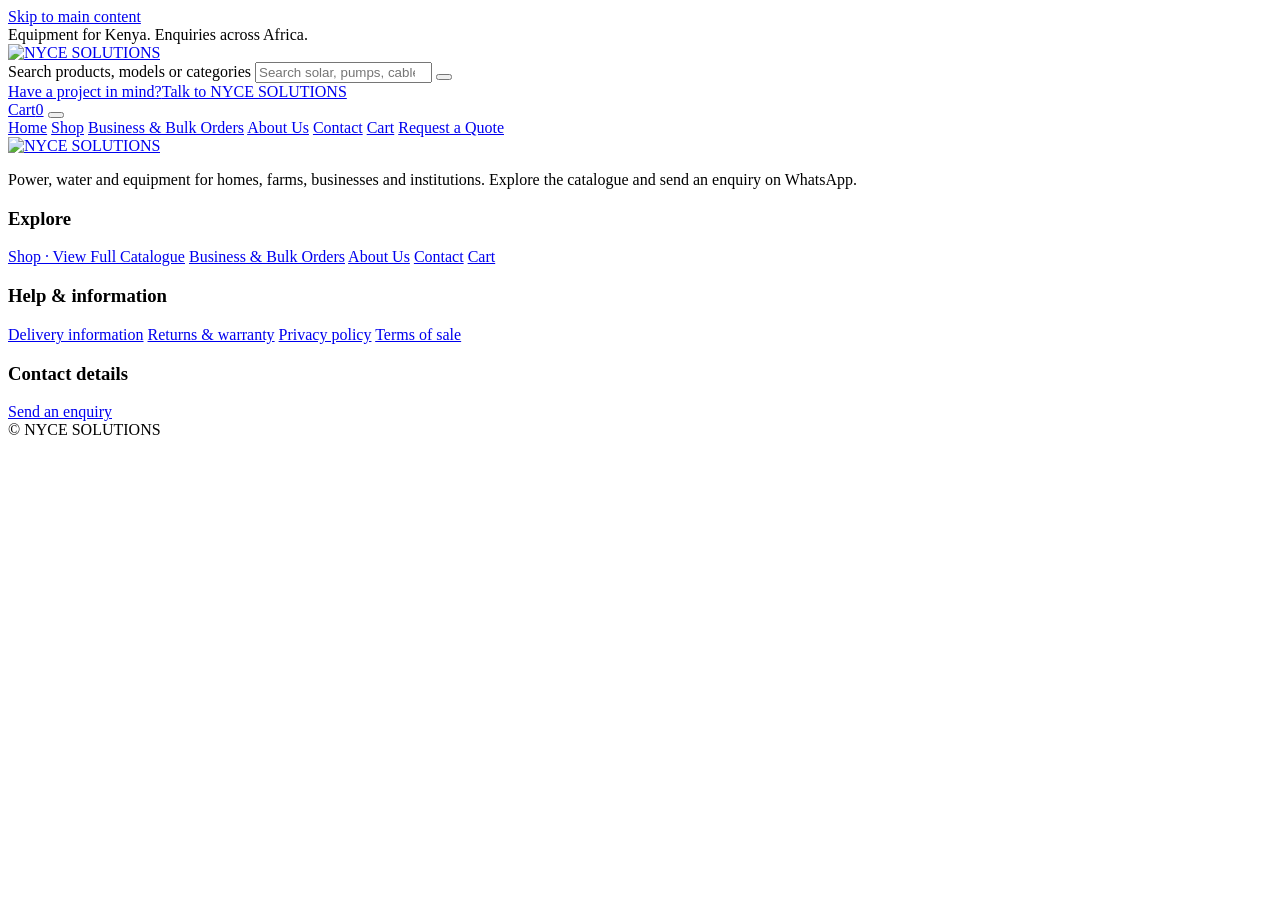
==== index.html @ 25ab244f "Add files via upload" ====
<!doctype html>
<html lang="en">
<head>
<meta charset="utf-8">
<meta name="viewport" content="width=device-width, initial-scale=1">
<meta name="description" content="NYCE SOLUTIONS equipment catalogue — solar and backup power, borehole and water solutions, electricals, agricultural equipment, construction and workshop tools. WhatsApp-first enquiries for Kenya and Africa.">
<meta name="robots" content="noindex,nofollow">
<meta name="theme-color" content="#1D3D73">
<title>NYCE SOLUTIONS | Power your home. Equip your business.</title>
<link rel="icon" href="assets/images/logo.webp" type="image/webp">
<link rel="stylesheet" href="assets/css/styles.css">
</head>
<body>
<a href="#main" class="skip">Skip to main content</a>

<div class="utility" id="utility-bar"><div class="wrap"><span>Equipment for Kenya. Enquiries across Africa.</span><span class="mode-badge" id="mode-badge" hidden>Demonstration catalogue · no live orders</span></div></div>

<header>
  <div class="header-main wrap">
    <a href="#/" class="logo" aria-label="NYCE SOLUTIONS home"><img id="brand-logo" alt="NYCE SOLUTIONS" width="178" height="71"></a>
    <form class="search-form" id="global-search" role="search">
      <label class="sr-only" for="search-input">Search products, models or categories</label>
      <input type="search" id="search-input" placeholder="Search solar, pumps, cables, tools…" autocomplete="off">
      <button type="submit" aria-label="Search products" id="search-button"></button>
    </form>
    <a class="contact-short" href="#/contact" id="contact-short"><span data-icon="message"></span><div><span>Have a project in mind?</span>Talk to NYCE SOLUTIONS</div></a>
    <a class="cart-link" href="#/cart" aria-label="Cart, 0 items"><span data-icon="cart"></span><span class="cart-label">Cart</span><span class="cart-number" id="cart-count">0</span></a>
    <button class="mobile-menu" aria-expanded="false" aria-controls="primary-nav" aria-label="Open menu" id="menu-toggle" data-icon="menu"></button>
  </div>
  <div class="nav-band"><nav class="navigation wrap" id="primary-nav" aria-label="Main navigation">
    <a href="#/" data-nav="home">Home</a>
    <a href="#/shop" data-nav="shop">Shop</a>
    <a href="#/business" data-nav="business">Business &amp; Bulk Orders</a>
    <a href="#/about" data-nav="about">About Us</a>
    <a href="#/contact" data-nav="contact">Contact</a>
    <a href="#/cart" data-nav="cart">Cart</a>
    <a href="#/business" class="nav-quote">Request a Quote <span data-icon="arrow"></span></a>
  </nav></div>
</header>

<noscript><div class="noscript wrap">This catalogue needs JavaScript to display products, filters and enquiries. Enable JavaScript and reload the page.</div></noscript>

<main id="main" class="wrap" tabindex="-1"></main>

<footer>
  <div class="footer-grid wrap">
    <div>
      <a href="#/" aria-label="NYCE SOLUTIONS home"><img id="footer-logo" class="footer-logo" alt="NYCE SOLUTIONS" width="160" height="64"></a>
      <p>Power, water and equipment for homes, farms, businesses and institutions. Explore the catalogue and send an enquiry on WhatsApp.</p>
    </div>
    <div>
      <h3>Explore</h3>
      <a href="#/shop">Shop · View Full Catalogue</a>
      <a href="#/business">Business &amp; Bulk Orders</a>
      <a href="#/about">About Us</a>
      <a href="#/contact">Contact</a>
      <a href="#/cart">Cart</a>
    </div>
    <div>
      <h3>Help &amp; information</h3>
      <a href="#/policy/delivery">Delivery information</a>
      <a href="#/policy/returns">Returns &amp; warranty</a>
      <a href="#/policy/privacy">Privacy policy</a>
      <a href="#/policy/terms">Terms of sale</a>
    </div>
    <div>
      <h3>Contact details</h3>
      <p id="footer-contact"></p>
      <a href="#/contact">Send an enquiry</a>
    </div>
  </div>
  <div class="footer-bottom wrap"><div>© <span id="footer-year"></span> NYCE SOLUTIONS</div><span id="footer-note"></span></div>
</footer>

<div class="toast" role="status" aria-live="polite" id="toast"></div>
<div class="drawer-backdrop" id="drawer-backdrop" hidden></div>
<dialog id="modal" aria-labelledby="modal-title"><button type="button" class="close" aria-label="Close dialog">×</button><div id="modal-content"></div></dialog>

<!-- Asset paths are relative so the site works beneath a GitHub Pages repository subpath.
     tools/build-standalone.py replaces this block with embedded data URIs. -->
<script id="asset-map">
window.NYCE_ASSETS = { logo: "assets/images/logo.webp", equipment: "assets/images/equipment.webp", placeholder: "assets/images/placeholder.svg" };
</script>
<script src="assets/js/config.js"></script>
<script src="assets/js/catalogue.js"></script>
<script src="assets/js/app.js"></script>
</body>
</html>
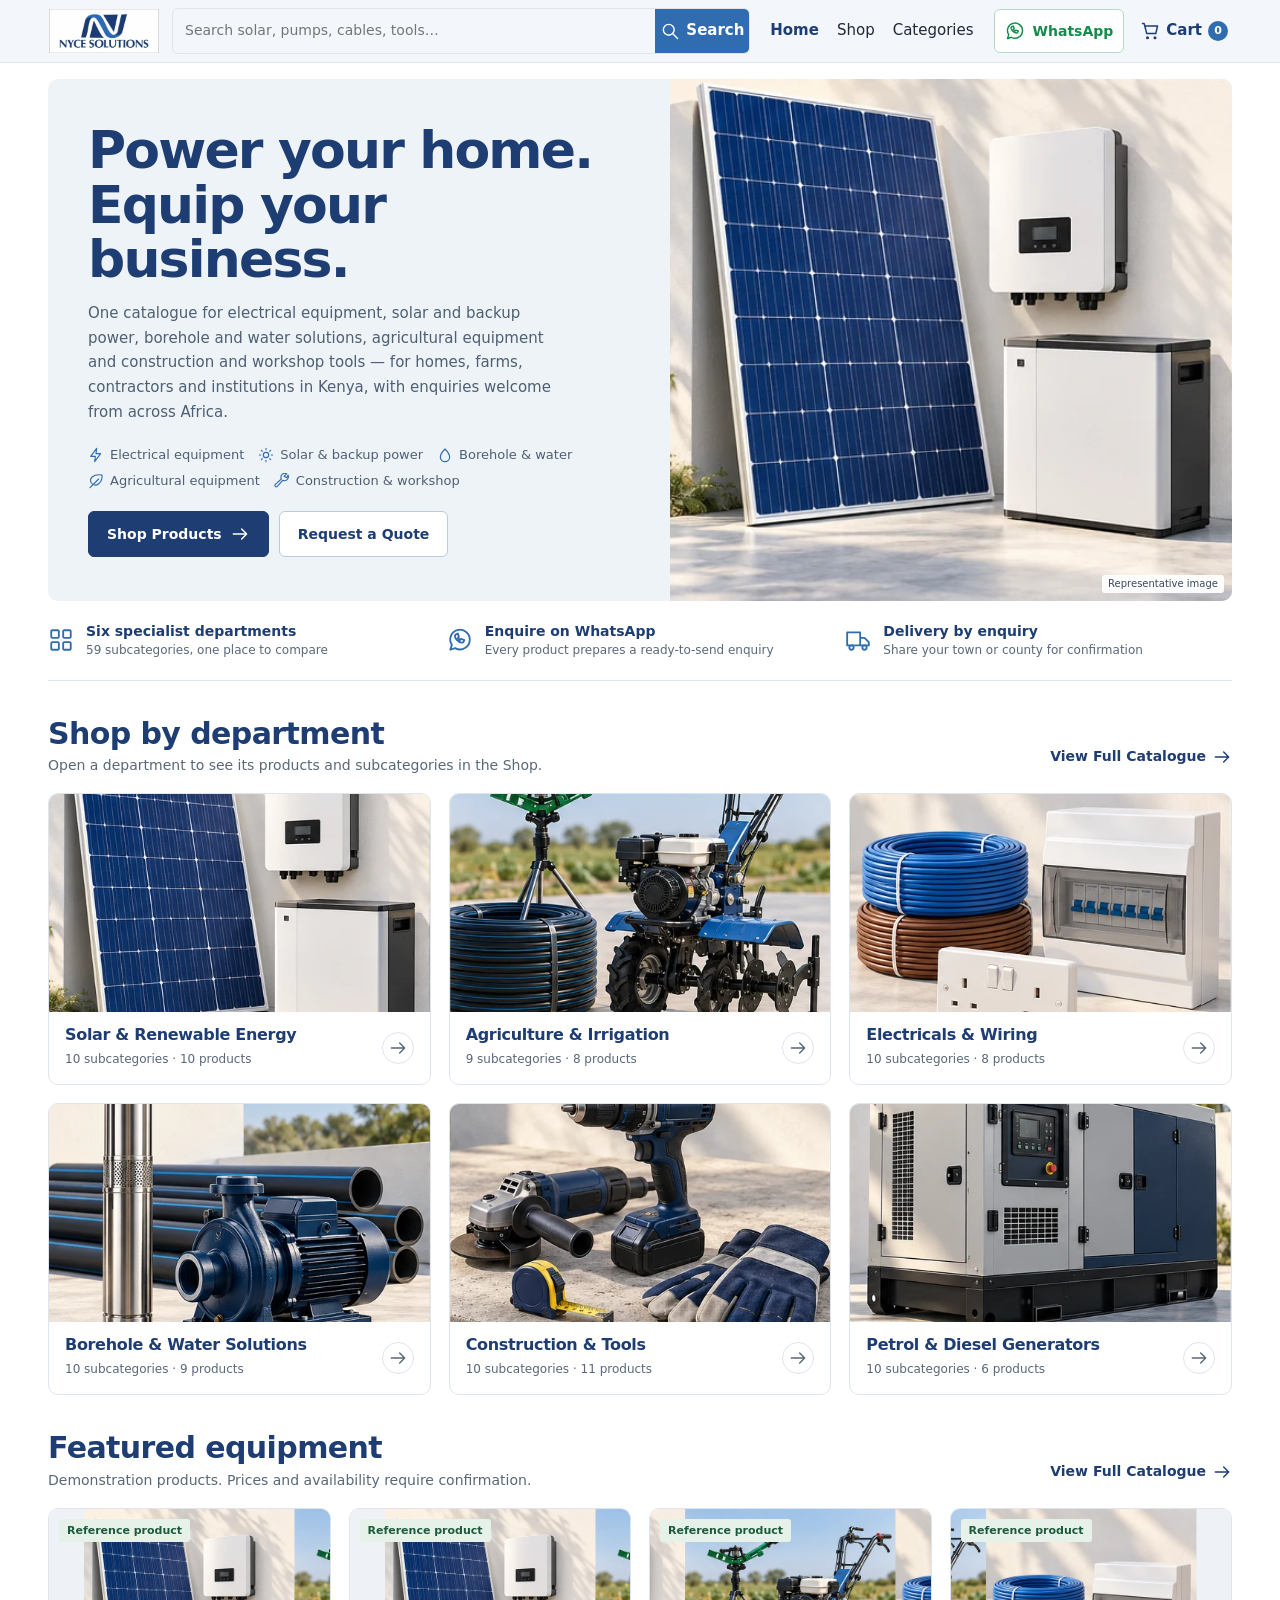
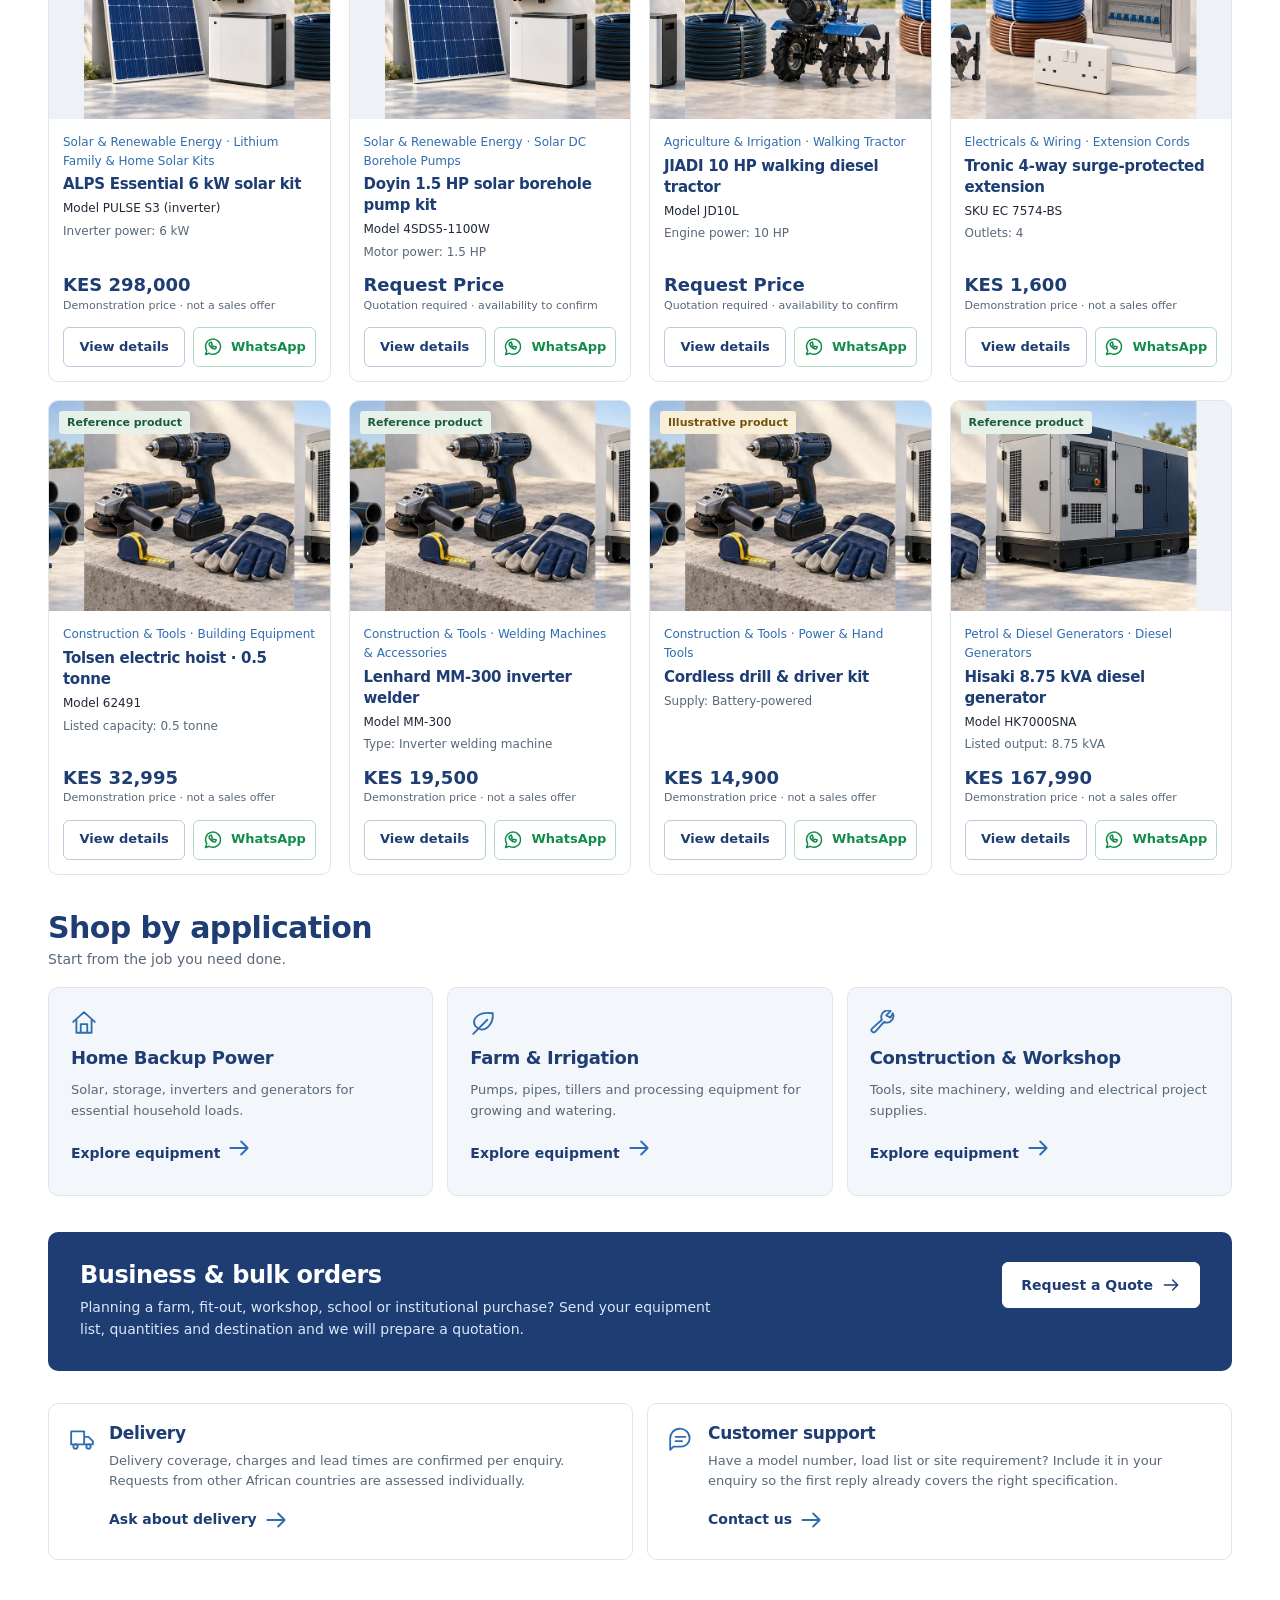
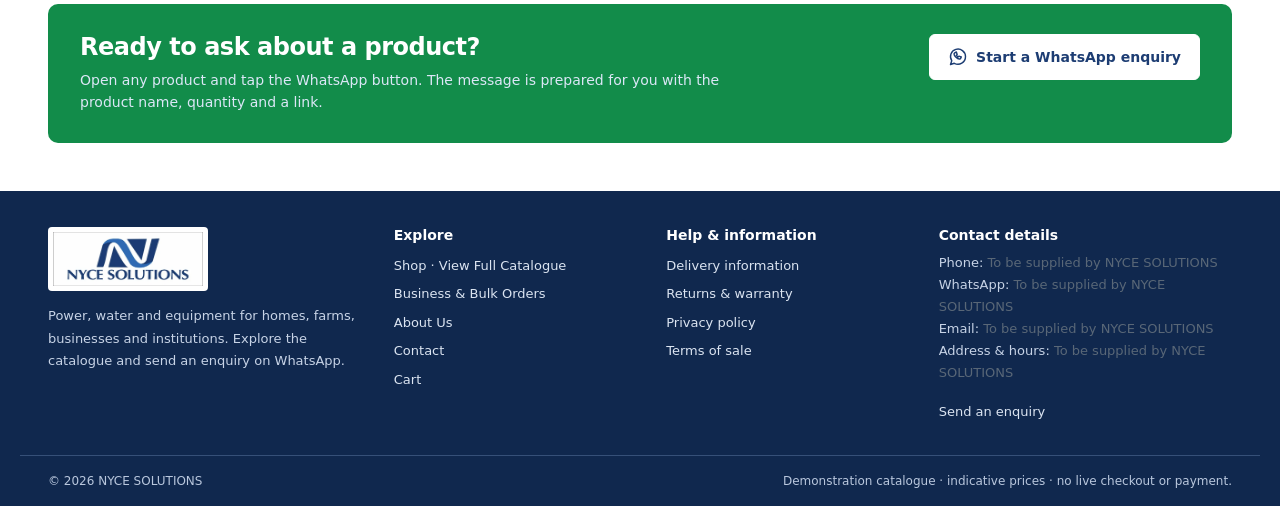
==== commit 8eb97a35: "add all files" ====
--- a/index.html
+++ b/index.html
@@ -13,29 +13,23 @@
 <body>
 <a href="#main" class="skip">Skip to main content</a>
 
-<div class="utility" id="utility-bar"><div class="wrap"><span>Equipment for Kenya. Enquiries across Africa.</span><span class="mode-badge" id="mode-badge" hidden>Demonstration catalogue · no live orders</span></div></div>
-
 <header>
   <div class="header-main wrap">
     <a href="#/" class="logo" aria-label="NYCE SOLUTIONS home"><img id="brand-logo" alt="NYCE SOLUTIONS" width="178" height="71"></a>
+    <!-- Search query signature: submit sends q=<URL-encoded term> to #/shop; app.js matches product name and internal reference SKU. -->
     <form class="search-form" id="global-search" role="search">
-      <label class="sr-only" for="search-input">Search products, models or categories</label>
+      <label class="sr-only" for="search-input">Search products by name or SKU</label>
       <input type="search" id="search-input" placeholder="Search solar, pumps, cables, tools…" autocomplete="off">
       <button type="submit" aria-label="Search products" id="search-button"></button>
     </form>
-    <a class="contact-short" href="#/contact" id="contact-short"><span data-icon="message"></span><div><span>Have a project in mind?</span>Talk to NYCE SOLUTIONS</div></a>
+    <nav class="navigation" id="primary-nav" aria-label="Main navigation">
+      <a href="#/" data-nav="home">Home</a>
+      <a href="#/shop" data-nav="shop">Shop</a>
+      <a href="#/shop" data-nav="categories">Categories</a>
+    </nav>
+    <button type="button" class="btn wa header-whatsapp" data-general-wa aria-label="Start a WhatsApp enquiry"><span data-icon="wa"></span><span>WhatsApp</span></button>
     <a class="cart-link" href="#/cart" aria-label="Cart, 0 items"><span data-icon="cart"></span><span class="cart-label">Cart</span><span class="cart-number" id="cart-count">0</span></a>
-    <button class="mobile-menu" aria-expanded="false" aria-controls="primary-nav" aria-label="Open menu" id="menu-toggle" data-icon="menu"></button>
   </div>
-  <div class="nav-band"><nav class="navigation wrap" id="primary-nav" aria-label="Main navigation">
-    <a href="#/" data-nav="home">Home</a>
-    <a href="#/shop" data-nav="shop">Shop</a>
-    <a href="#/business" data-nav="business">Business &amp; Bulk Orders</a>
-    <a href="#/about" data-nav="about">About Us</a>
-    <a href="#/contact" data-nav="contact">Contact</a>
-    <a href="#/cart" data-nav="cart">Cart</a>
-    <a href="#/business" class="nav-quote">Request a Quote <span data-icon="arrow"></span></a>
-  </nav></div>
 </header>
 
 <noscript><div class="noscript wrap">This catalogue needs JavaScript to display products, filters and enquiries. Enable JavaScript and reload the page.</div></noscript>
--- a/assets/css/styles.css
+++ b/assets/css/styles.css
@@ -0,0 +1,465 @@
+/* =============================================================================
+   NYCE SOLUTIONS — catalogue stylesheet (mobile-first)
+   Breakpoints: 600px (two-column cards), 800px (tablet layouts), 1050px (desktop)
+   ============================================================================ */
+:root {
+  --navy: #1D3D73;
+  --blue: #306DB0;
+  --ink: #202938;
+  --muted: #596777;
+  --line: #dfe5ed;
+  --light: #F3F6FA;
+  --green: #128C4A;
+  --green-soft: #e9f6ee;
+  --amber: #db910b;
+  --danger: #8a3232;
+  --radius: 10px;
+  --radius-sm: 6px;
+  --shadow: 0 10px 30px rgba(22, 48, 91, .10);
+  --font: "Segoe UI", system-ui, -apple-system, Roboto, "Helvetica Neue", Arial, sans-serif;
+  --wrap: 1240px;
+}
+
+/* ---------- Base ---------- */
+*, *::before, *::after { box-sizing: border-box; }
+html { scroll-behavior: smooth; -webkit-text-size-adjust: 100%; }
+body {
+  margin: 0; font-family: var(--font); color: var(--ink); background: #fff;
+  line-height: 1.55; font-size: 14px; overflow-x: hidden;
+}
+button, input, select, textarea { font: inherit; color: inherit; }
+button { border: 0; background: none; cursor: pointer; padding: 0; }
+button:disabled { cursor: not-allowed; opacity: .5; }
+a { color: var(--navy); text-decoration: none; }
+a:hover { text-decoration: underline; }
+img { max-width: 100%; display: block; }
+svg { display: inline-block; flex-shrink: 0; }
+h1, h2, h3, h4 { line-height: 1.15; color: var(--navy); margin: 0 0 12px; font-weight: 700; letter-spacing: -.02em; }
+h1 { font-size: clamp(28px, 4vw, 42px); }
+h2 { font-size: clamp(22px, 2.6vw, 30px); }
+h3 { font-size: 18px; }
+p { margin: 0 0 14px; }
+ul, ol { margin: 0 0 14px; padding-left: 20px; }
+table { border-collapse: collapse; }
+:focus-visible { outline: 3px solid var(--amber); outline-offset: 3px; border-radius: 2px; }
+.sr-only { position: absolute; width: 1px; height: 1px; overflow: hidden; clip: rect(0 0 0 0); white-space: nowrap; }
+.wrap { max-width: var(--wrap); margin-inline: auto; padding-inline: 16px; }
+.muted { color: var(--muted); }
+.small { font-size: 12px; }
+.lead { color: var(--muted); max-width: 760px; }
+.icon { width: 20px; height: 20px; stroke: currentColor; fill: none; stroke-width: 1.7; stroke-linecap: round; stroke-linejoin: round; vertical-align: middle; }
+.skip { position: fixed; top: -100px; left: 16px; background: #fff; color: var(--navy); padding: 12px 16px; z-index: 200; border: 1px solid var(--line); border-radius: var(--radius-sm); font-weight: 600; }
+.skip:focus { top: 12px; }
+.noscript { padding: 24px; background: #fff3ce; margin: 16px auto; }
+
+/* ---------- Buttons & links ---------- */
+.btn {
+  display: inline-flex; align-items: center; justify-content: center; gap: 8px;
+  padding: 11px 18px; min-height: 46px; border-radius: var(--radius-sm);
+  background: var(--navy); color: #fff; font-size: 14px; font-weight: 600;
+  border: 1px solid var(--navy); line-height: 1.3; text-align: center; white-space: nowrap;
+}
+.btn:hover { background: #16305b; text-decoration: none; }
+.btn.secondary { background: #fff; color: var(--navy); border-color: #bccadd; }
+.btn.secondary:hover { background: var(--light); }
+.btn.light { background: #fff; color: var(--navy); border-color: #fff; }
+.btn.light:hover { background: #e8eef7; }
+.btn.wa { color: var(--green); background: #fff; border-color: #b6d9c7; }
+.btn.wa:hover { background: var(--green-soft); }
+.btn.wa.solid { background: var(--green); color: #fff; border-color: var(--green); }
+.btn.wa.solid:hover { background: #0f7a40; }
+.btn.sm { padding: 8px 12px; min-height: 40px; font-size: 13px; }
+.btn.block { width: 100%; }
+.text-link { display: inline-flex; align-items: center; gap: 6px; font-weight: 600; font-size: 14px; min-height: 40px; }
+.actions { display: flex; gap: 10px; flex-wrap: wrap; }
+
+/* ---------- Header ---------- */
+header { position: sticky; top: 0; z-index: 40; background: var(--light); border-bottom: 1px solid var(--line); }
+.header-main {
+  display: grid;
+  grid-template-columns: minmax(0, 1fr) auto auto;
+  grid-template-areas: "logo whatsapp cart" "search search search" "nav nav nav";
+  gap: 6px 12px;
+  align-items: center;
+  padding-block: 8px;
+  transition: padding .18s ease;
+}
+.logo { grid-area: logo; display: inline-flex; align-items: center; min-height: 44px; }
+.logo img { width: 112px; height: 44px; object-fit: contain; }
+.logo-text { font-weight: 700; color: var(--ink); font-size: 16px; letter-spacing: -.01em; }
+.search-form { grid-area: search; display: flex; align-items: center; border: 1px solid var(--line); border-radius: var(--radius-sm); background: var(--light); overflow: hidden; min-width: 0; width: 100%; }
+.search-form input { padding: 10px 12px; border: 0; background: transparent; width: 100%; min-width: 0; min-height: 44px; color: var(--ink); font-size: 14px; }
+.search-form input:focus-visible { outline-offset: -3px; }
+.search-form button { background: var(--blue); color: #fff; padding: 0 12px; min-width: 48px; min-height: 44px; display: inline-flex; align-items: center; justify-content: center; gap: 6px; font-weight: 600; }
+.search-form button span { display: none; }
+.header-whatsapp { grid-area: whatsapp; min-height: 44px; padding: 8px 10px; }
+.cart-link { grid-area: cart; display: inline-flex; gap: 6px; align-items: center; justify-content: center; font-weight: 600; min-width: 44px; min-height: 44px; padding: 0 4px; position: relative; }
+.cart-link .cart-label { display: none; }
+.cart-number { font-size: 11px; color: #fff; background: var(--blue); border-radius: 999px; display: inline-grid; place-items: center; min-width: 20px; height: 20px; padding: 0 5px; font-weight: 700; }
+.navigation { grid-area: nav; display: flex; align-items: center; gap: 4px; min-width: 0; }
+.navigation > a { display: inline-flex; align-items: center; justify-content: center; min-height: 44px; padding: 8px 10px; border-radius: var(--radius-sm); color: var(--ink); white-space: nowrap; }
+.navigation > a:hover { text-decoration: none; background: var(--light); }
+.navigation > a.active { color: var(--navy); font-weight: 700; background: var(--light); }
+
+/* ---------- Footer ---------- */
+footer { background: #10284e; color: #dbe4f1; margin-top: 48px; }
+.footer-grid { display: grid; grid-template-columns: 1fr; gap: 26px; padding-block: 36px 28px; }
+.footer-logo { width: 160px; background: #fff; border-radius: 4px; padding: 5px; margin-bottom: 14px; }
+.footer-grid h3 { color: #fff; font-size: 14px; letter-spacing: 0; margin-bottom: 8px; }
+.footer-grid p { font-size: 13px; line-height: 1.7; color: #c7d3e6; }
+.footer-grid a { display: block; color: #dbe4f1; font-size: 13px; line-height: 2.2; }
+.footer-bottom { padding-block: 16px; border-top: 1px solid #365078; display: flex; gap: 10px 20px; justify-content: space-between; flex-wrap: wrap; font-size: 12px; color: #b9c7dd; }
+
+/* ---------- Shared blocks ---------- */
+.breadcrumb { display: flex; flex-wrap: wrap; gap: 6px; font-size: 13px; color: var(--muted); padding: 18px 0 14px; align-items: center; }
+.breadcrumb a { color: var(--muted); }
+.breadcrumb [aria-current] { color: var(--ink); }
+.page-intro { margin: 0 0 22px; }
+.page-intro h1 { margin-bottom: 8px; }
+.page-intro p { max-width: 760px; color: var(--muted); margin-bottom: 0; }
+.notice { padding: 12px 14px; background: #edf3fb; border-left: 3px solid var(--blue); color: #354963; font-size: 13px; border-radius: 0 var(--radius-sm) var(--radius-sm) 0; margin: 16px 0; }
+.notice.warn { background: #faf6ea; border-color: #b38a31; color: #655224; }
+.notice.ok { background: var(--green-soft); border-color: var(--green); color: #19583b; }
+.section { padding-top: 36px; }
+.section-head { display: flex; justify-content: space-between; align-items: flex-end; gap: 12px; margin-bottom: 16px; }
+.section-head h2 { margin-bottom: 4px; }
+.section-head p { margin: 0; color: var(--muted); font-size: 14px; }
+.section-head .text-link { white-space: nowrap; }
+.tag { display: inline-block; padding: 3px 8px; background: #eaf1fa; color: #244b7e; border-radius: 3px; font-size: 11px; font-weight: 600; }
+.tag.illustrative { background: #f8efd9; color: #75500e; }
+.tag.sourced { background: #e6f1ea; color: #1d5a3a; }
+.band { background: var(--navy); border-radius: var(--radius); padding: 26px 22px; color: #fff; display: flex; flex-direction: column; gap: 16px; margin-top: 36px; }
+.band h2 { color: #fff; font-size: 24px; margin-bottom: 8px; }
+.band p { color: #dce7f7; max-width: 640px; margin-bottom: 0; font-size: 14px; }
+.band .btn { align-self: flex-start; }
+.empty { text-align: center; padding: 44px 20px; background: var(--light); border: 1px dashed #b8c6d8; border-radius: var(--radius); grid-column: 1 / -1; }
+.empty h2 { font-size: 22px; }
+.empty p { color: var(--muted); }
+.empty .actions { justify-content: center; margin-top: 10px; }
+.route-error { padding: 60px 16px; text-align: center; }
+.route-error .actions { justify-content: center; }
+
+/* ---------- Photo (sprite) ---------- */
+.photo { position: relative; overflow: hidden; aspect-ratio: 4 / 3; background: #eef2f6; display: block; width: 100%; }
+.photo svg { display: block; width: 100%; height: 100%; }
+.photo img { width: 100%; height: 100%; object-fit: contain; }
+.photo .photo-label { position: absolute; right: 8px; bottom: 8px; color: #39495b; background: rgba(255,255,255,.94); border-radius: 3px; padding: 2px 6px; font-size: 10px; line-height: 1.4; }
+.photo-fallback { position: absolute; inset: 0; display: grid; place-items: center; color: var(--navy); font-size: 12px; text-align: center; padding: 12px; background: #edf2f7; }
+
+/* ---------- Hero ---------- */
+.hero { margin-top: 16px; display: grid; grid-template-columns: 1fr; background: #eef3f8; border-radius: var(--radius); overflow: hidden; }
+.hero-copy { padding: 26px 20px 24px; display: flex; flex-direction: column; justify-content: center; }
+.hero h1 { font-size: clamp(32px, 5vw, 52px); line-height: 1.05; letter-spacing: -.035em; margin-bottom: 14px; max-width: 560px; }
+.hero-copy p { max-width: 480px; font-size: 15px; color: #4e5f73; line-height: 1.65; margin-bottom: 20px; }
+.hero-visual { position: relative; min-height: 220px; background: #e9edf2; }
+.hero-visual .photo { aspect-ratio: auto; height: 100%; position: absolute; inset: 0; }
+.hero-list { display: flex; flex-wrap: wrap; gap: 6px 14px; padding: 0; margin: 0 0 20px; list-style: none; font-size: 13px; color: #4e5f73; }
+.hero-list li { display: inline-flex; align-items: center; gap: 6px; }
+.hero-list .icon { width: 16px; height: 16px; color: var(--blue); }
+
+.confidence { display: grid; grid-template-columns: 1fr; gap: 12px; padding: 20px 0; border-bottom: 1px solid var(--line); }
+.confidence > div { display: flex; align-items: center; gap: 12px; font-size: 13px; line-height: 1.45; }
+.confidence .icon { width: 26px; height: 26px; color: var(--blue); }
+.confidence strong { display: block; color: var(--navy); font-size: 14px; }
+.confidence span { font-size: 12px; color: var(--muted); }
+
+/* ---------- Department cards ---------- */
+.department-grid { display: grid; grid-template-columns: 1fr; gap: 14px; }
+.department-card { border: 1px solid var(--line); border-radius: var(--radius); overflow: hidden; background: #fff; display: flex; flex-direction: column; }
+.department-card:hover { box-shadow: var(--shadow); text-decoration: none; }
+.department-card .photo { aspect-ratio: 1.75; }
+.department-caption { padding: 14px 16px; display: flex; justify-content: space-between; align-items: center; gap: 10px; flex: 1; }
+.department-caption h3 { font-size: 16px; margin: 0 0 3px; }
+.department-caption span { font-size: 12px; color: var(--muted); }
+.round-arrow { width: 32px; height: 32px; border: 1px solid var(--line); border-radius: 50%; display: grid; place-items: center; flex-shrink: 0; color: var(--navy); }
+.department-card:hover .round-arrow { background: var(--navy); color: #fff; border-color: var(--navy); }
+
+/* ---------- Product cards ---------- */
+.product-grid { display: grid; grid-template-columns: 1fr; gap: 14px; }
+.product-card { border: 1px solid var(--line); border-radius: var(--radius); background: #fff; overflow: hidden; display: flex; flex-direction: column; min-width: 0; }
+.product-card:hover { box-shadow: var(--shadow); }
+.product-media { display: block; position: relative; }
+.product-media .photo { aspect-ratio: 4 / 3; }
+.record-tag { position: absolute; top: 10px; left: 10px; z-index: 2; }
+.product-content { padding: 14px; display: flex; flex-direction: column; flex: 1; gap: 4px; }
+.cat-name { font-size: 12px; color: var(--blue); }
+.product-content h3 { font-size: 15px; line-height: 1.4; margin: 0; }
+.product-content h3 a:hover { text-decoration: underline; }
+.model-line, .spec-line { font-size: 12px; color: var(--muted); margin: 0; }
+.model-line { color: var(--ink); }
+.product-price { font-size: 18px; color: var(--navy); font-weight: 700; margin-top: auto; padding-top: 8px; line-height: 1.3; }
+.price-note { font-size: 11px; color: var(--muted); display: block; margin-top: 2px; font-weight: 400; }
+.card-actions { display: grid; grid-template-columns: 1fr 1fr; gap: 8px; margin-top: 10px; }
+.card-actions .btn { padding-inline: 8px; }
+
+/* list view */
+.product-grid.list { grid-template-columns: 1fr; }
+.product-grid.list .product-card { flex-direction: row; }
+.product-grid.list .product-media { width: 38%; flex-shrink: 0; }
+.product-grid.list .product-media .photo { height: 100%; aspect-ratio: auto; min-height: 150px; }
+.product-grid.list .product-content { flex: 1; }
+.product-grid.list .card-actions { grid-template-columns: repeat(2, auto); justify-content: start; }
+
+/* ---------- Application / support / about ---------- */
+.application-grid { display: grid; grid-template-columns: 1fr; gap: 14px; }
+.application { padding: 22px; background: var(--light); border: 1px solid var(--line); border-radius: var(--radius); display: block; }
+.application:hover { text-decoration: none; background: #eaf0f7; }
+.application .icon { width: 26px; height: 26px; color: var(--blue); margin-bottom: 12px; }
+.application h3 { font-size: 18px; }
+.application p { font-size: 13px; color: var(--muted); }
+.application .text-link { min-height: 0; }
+.support-grid { display: grid; grid-template-columns: 1fr; gap: 14px; padding: 32px 0 8px; }
+.support-card { display: flex; align-items: flex-start; gap: 14px; padding: 20px; border: 1px solid var(--line); border-radius: var(--radius); }
+.support-card .icon { color: var(--blue); width: 26px; height: 26px; margin-top: 2px; }
+.support-card h3 { font-size: 17px; margin-bottom: 8px; }
+.support-card p { font-size: 13px; color: var(--muted); margin-bottom: 8px; }
+.about-grid { display: grid; grid-template-columns: 1fr; gap: 24px; align-items: center; }
+.about-grid .photo { border-radius: var(--radius); }
+.about-grid p { color: var(--muted); }
+.policy-card { max-width: 780px; padding: 24px; background: var(--light); border: 1px solid var(--line); border-radius: var(--radius); }
+.two-col { display: grid; grid-template-columns: 1fr; gap: 28px; }
+.content-panel { border: 1px solid var(--line); padding: 20px; border-radius: var(--radius); background: #fff; }
+.content-panel h2 { font-size: 24px; }
+.info-list { padding: 0; margin: 20px 0; list-style: none; }
+.info-list li { display: flex; gap: 12px; padding: 14px 0; border-bottom: 1px solid var(--line); font-size: 13px; }
+.info-list .icon { color: var(--blue); }
+.info-list strong { display: block; color: var(--navy); }
+.info-list small { color: var(--muted); font-size: 12px; }
+
+/* ---------- Catalogue (Shop) ---------- */
+.catalog-layout { display: grid; grid-template-columns: 1fr; gap: 18px; margin-top: 8px; }
+.filter-toggle { display: inline-flex; }
+.filter-panel { background: #fff; }
+.filter-panel h2 { font-size: 17px; margin-bottom: 10px; }
+.filter-group { border: 0; padding: 0; margin: 0 0 16px; min-width: 0; }
+.filter-group legend, .field label, .field legend { font-weight: 600; font-size: 13px; color: #3e4d60; padding: 0; margin-bottom: 6px; display: block; }
+.choice-list { display: flex; flex-direction: column; gap: 2px; }
+.choice { display: flex; align-items: center; gap: 8px; padding: 7px 6px; border-radius: var(--radius-sm); font-size: 13px; cursor: pointer; min-height: 36px; }
+.choice:hover { background: var(--light); }
+.choice input { width: 16px; height: 16px; margin: 0; flex-shrink: 0; accent-color: var(--navy); }
+.choice input:focus-visible { outline: 3px solid var(--amber); outline-offset: 2px; }
+.choice .count { margin-left: auto; color: var(--muted); font-size: 12px; }
+.choice.sub { padding-left: 24px; }
+.choice-list.collapsed .choice.sub.extra { display: none; }
+.show-more { font-size: 12px; color: var(--blue); text-decoration: underline; padding: 6px; min-height: 32px; align-self: flex-start; }
+.field { display: flex; flex-direction: column; gap: 6px; margin-bottom: 14px; min-width: 0; }
+.field select, .field input, .field textarea { border: 1px solid #bdc9d8; border-radius: var(--radius-sm); padding: 10px 11px; background: #fff; color: var(--ink); width: 100%; min-height: 44px; }
+.field textarea { resize: vertical; min-height: 110px; }
+.field small { font-size: 12px; color: var(--muted); }
+.field .error { color: var(--danger); font-size: 12px; display: none; }
+.field.invalid .error { display: block; }
+.field.invalid input, .field.invalid select, .field.invalid textarea { border-color: var(--danger); }
+.filter-footer { border-top: 1px solid var(--line); padding-top: 14px; font-size: 12px; color: var(--muted); }
+.filter-footer p { margin: 0; }
+.filter-actions { display: flex; gap: 8px; margin-top: 4px; }
+
+.toolbar { display: flex; flex-wrap: wrap; justify-content: space-between; align-items: center; gap: 10px 14px; border-bottom: 1px solid var(--line); padding-bottom: 12px; margin-bottom: 14px; }
+.toolbar-left { display: flex; flex-direction: column; gap: 2px; min-width: 0; }
+.result-count { font-size: 14px; color: var(--ink); font-weight: 600; }
+.result-count small { color: var(--muted); font-weight: 400; }
+.toolbar-right { display: flex; align-items: center; gap: 10px; flex-wrap: wrap; }
+.toolbar label { font-size: 13px; display: inline-flex; align-items: center; gap: 6px; }
+.toolbar select { border: 1px solid #c8d2df; background: #fff; padding: 8px 8px; border-radius: var(--radius-sm); font-size: 13px; min-height: 40px; max-width: 190px; }
+.view-toggle { display: inline-flex; border: 1px solid #c8d2df; border-radius: var(--radius-sm); overflow: hidden; }
+.view-toggle button { min-width: 42px; min-height: 40px; display: grid; place-items: center; color: var(--muted); }
+.view-toggle button[aria-pressed="true"] { background: var(--navy); color: #fff; }
+.view-toggle button:focus-visible { outline-offset: -3px; }
+.chips { display: flex; flex-wrap: wrap; gap: 8px; margin: 0 0 14px; align-items: center; }
+.chip { display: inline-flex; align-items: center; gap: 6px; padding: 6px 8px 6px 12px; border: 1px solid #bccadd; border-radius: 999px; font-size: 13px; background: var(--light); color: var(--ink); min-height: 34px; }
+.chip:hover { background: #e4ebf4; }
+.chip .icon { width: 14px; height: 14px; }
+.chip small { color: var(--muted); }
+.chips .clear-all { font-size: 13px; text-decoration: underline; color: var(--navy); min-height: 34px; padding: 0 6px; }
+.catalog-main .product-grid { grid-template-columns: repeat(2, minmax(0, 1fr)); gap: 12px; }
+.catalog-main .product-content { padding: 12px; }
+.catalog-main .product-content h3 { font-size: 14px; }
+.catalog-main .card-actions { grid-template-columns: 1fr; }
+.pagination { display: flex; justify-content: center; gap: 6px; align-items: center; padding: 22px 0; flex-wrap: wrap; }
+.pagination button, .pagination span { border: 1px solid var(--line); border-radius: var(--radius-sm); min-width: 42px; min-height: 42px; font-size: 13px; padding: 7px 10px; display: inline-grid; place-items: center; }
+.pagination button[aria-current] { background: var(--navy); color: #fff; border-color: var(--navy); }
+.pagination span { border: 0; }
+
+/* mobile filter drawer */
+.drawer-backdrop { display: none; position: fixed; inset: 0; background: rgba(13, 35, 77, .5); z-index: 60; }
+.drawer-backdrop.open { display: block; }
+@media (max-width: 1049px) {
+  .filter-panel { position: fixed; top: 0; right: 0; bottom: 0; width: min(360px, 90vw); transform: translateX(105%); transition: transform .22s ease; z-index: 70; overflow-y: auto; padding: 18px; box-shadow: -8px 0 30px rgba(0,0,0,.15); visibility: hidden; }
+  .filter-panel.open { transform: none; visibility: visible; }
+  .drawer-head { display: flex; justify-content: space-between; align-items: center; gap: 10px; margin-bottom: 10px; }
+  .drawer-head h2 { margin: 0; }
+  .drawer-close { min-width: 44px; min-height: 44px; border: 1px solid var(--line); border-radius: var(--radius-sm); font-size: 22px; display: grid; place-items: center; }
+  body.drawer-open { overflow: hidden; }
+}
+
+/* ---------- Product detail ---------- */
+.product-detail { display: grid; grid-template-columns: 1fr; gap: 24px; margin-bottom: 28px; }
+.gallery-main { display: block; padding: 0; width: 100%; border: 1px solid var(--line); border-radius: var(--radius); overflow: hidden; background: var(--light); position: relative; }
+.gallery-main .photo { aspect-ratio: 4 / 3; }
+.zoom-hint { position: absolute; top: 12px; right: 12px; background: #fff; padding: 7px; border-radius: 50%; z-index: 4; display: grid; place-items: center; box-shadow: 0 2px 8px rgba(0,0,0,.08); }
+.gallery-caption { color: var(--muted); font-size: 12px; margin: 8px 0; }
+.thumbnails { display: flex; gap: 10px; flex-wrap: wrap; }
+.thumb { width: 78px; height: 66px; border: 1px solid var(--line); border-radius: var(--radius-sm); overflow: hidden; padding: 0; display: grid; place-items: center; background: #fff; }
+.thumb .photo { height: 100%; aspect-ratio: auto; }
+.thumb[aria-pressed="true"] { border: 2px solid var(--blue); }
+.thumb span { font-size: 11px; font-weight: 600; line-height: 1.2; text-align: center; padding: 4px; }
+.detail-copy h1 { font-size: clamp(24px, 3vw, 34px); line-height: 1.2; margin-bottom: 8px; }
+.detail-copy .product-price { font-size: 26px; margin: 16px 0 0; padding-top: 0; }
+.detail-copy .price-note { font-size: 12px; }
+.model { font-size: 13px; color: var(--muted); margin-bottom: 8px; }
+.model strong { color: var(--ink); font-weight: 600; }
+.detail-copy > p { font-size: 14px; color: var(--muted); }
+.spec-preview { display: grid; grid-template-columns: 1fr 1fr; border: 1px solid var(--line); border-radius: var(--radius-sm); margin: 16px 0; overflow: hidden; gap: 1px; background: var(--line); }
+.spec-preview > div { padding: 10px 12px; background: var(--light); min-width: 0; }
+.spec-preview small { display: block; color: var(--muted); font-size: 11px; }
+.spec-preview strong { font-size: 13px; color: var(--navy); overflow-wrap: anywhere; }
+.qty-line { display: flex; align-items: center; gap: 14px; margin: 16px 0; }
+.qty-line label { font-weight: 600; font-size: 13px; }
+.qty-control { display: inline-flex; border: 1px solid #b9c7d7; border-radius: var(--radius-sm); overflow: hidden; height: 44px; background: #fff; }
+.qty-control button { width: 40px; font-size: 20px; color: var(--navy); }
+.qty-control button:focus-visible { outline-offset: -3px; }
+.qty-control input { width: 58px; text-align: center; border: 0; border-inline: 1px solid var(--line); padding: 5px; font-weight: 600; appearance: textfield; -moz-appearance: textfield; }
+.qty-control input::-webkit-inner-spin-button, .qty-control input::-webkit-outer-spin-button { appearance: none; margin: 0; }
+.detail-actions { display: grid; grid-template-columns: 1fr; gap: 10px; }
+.detail-actions > .btn { width: 100%; }
+.applications-inline { display: flex; flex-wrap: wrap; gap: 6px; margin: 10px 0 0; padding: 0; list-style: none; }
+.applications-inline li a { display: inline-block; padding: 4px 10px; border: 1px solid var(--line); border-radius: 999px; font-size: 12px; }
+.tabs { display: flex; gap: 4px; border-bottom: 1px solid var(--line); margin-top: 28px; overflow-x: auto; }
+.tabs button { padding: 14px 10px; font-size: 13px; border-bottom: 3px solid transparent; min-height: 48px; white-space: nowrap; color: var(--muted); }
+.tabs button[aria-selected="true"] { font-weight: 700; color: var(--navy); border-color: var(--blue); }
+.tabs button:focus-visible { outline-offset: -3px; }
+.tab-panel { padding: 20px 0; max-width: 860px; }
+.tab-panel[hidden] { display: none; }
+.tab-panel h2 { font-size: 22px; }
+.tab-panel p, .tab-panel li { font-size: 14px; color: var(--muted); }
+.spec-table { width: 100%; }
+.spec-table th, .spec-table td { text-align: left; padding: 11px 12px; border-bottom: 1px solid var(--line); font-size: 13px; vertical-align: top; }
+.spec-table th { color: var(--navy); background: var(--light); width: 40%; }
+.spec-table td { overflow-wrap: anywhere; }
+.source-link { font-size: 13px; text-decoration: underline; overflow-wrap: anywhere; }
+.technical-card { height: 100%; min-height: 260px; display: flex; flex-direction: column; align-items: center; justify-content: center; padding: 28px; text-align: center; background: linear-gradient(135deg, #ecf2fa, #fff); }
+.technical-card .icon { height: 50px; width: 50px; margin-bottom: 16px; color: var(--blue); }
+.technical-card h3 { font-size: 22px; }
+.technical-card p { max-width: 360px; font-size: 14px; color: var(--muted); }
+
+/* ---------- Forms ---------- */
+.form-grid { display: grid; grid-template-columns: 1fr; gap: 0 16px; }
+.full { grid-column: 1 / -1; }
+.check-label { display: flex; align-items: flex-start; gap: 10px; font-size: 13px; margin: 2px 0 18px; }
+.check-label input { width: 18px; height: 18px; flex-shrink: 0; margin: 2px 0 0; accent-color: var(--navy); }
+.form-success { background: var(--green-soft); color: #19583b; border: 1px solid #b4d6c2; border-radius: var(--radius-sm); padding: 16px; font-size: 13px; margin-top: 16px; }
+.form-success h3 { color: #19583b; font-size: 17px; }
+.form-errors { background: #fbeeee; color: var(--danger); border: 1px solid #e5bcbc; border-radius: var(--radius-sm); padding: 12px 14px; font-size: 13px; margin: 0 0 14px; }
+.form-errors ul { margin: 6px 0 0; }
+
+/* ---------- Cart ---------- */
+.cart-layout { display: grid; grid-template-columns: 1fr; gap: 24px; }
+.cart-item { display: grid; grid-template-columns: 84px 1fr; gap: 14px; padding: 18px 0; border-bottom: 1px solid var(--line); align-items: start; }
+.cart-item .photo { border-radius: var(--radius-sm); }
+.cart-item h3 { font-size: 16px; margin-bottom: 4px; }
+.cart-item .price-note { margin-bottom: 10px; }
+.cart-line-total { font-weight: 700; color: var(--navy); font-size: 16px; grid-column: 2; }
+.remove { color: var(--danger); text-decoration: underline; font-size: 13px; min-height: 40px; padding: 6px; }
+.summary { padding: 22px; background: var(--light); border: 1px solid var(--line); border-radius: var(--radius); align-self: start; }
+.summary h2 { font-size: 22px; }
+.summary .total { display: flex; justify-content: space-between; gap: 15px; border-top: 1px solid #cdd7e5; padding: 14px 0; font-weight: 700; font-size: 17px; color: var(--navy); }
+.summary .btn { width: 100%; margin-top: 10px; }
+.summary p { font-size: 13px; color: var(--muted); }
+.data-table-wrap { overflow-x: auto; border: 1px solid var(--line); border-radius: var(--radius-sm); margin: 14px 0; }
+.data-table { width: 100%; font-size: 13px; }
+.data-table th, .data-table td { padding: 10px 12px; text-align: left; border-bottom: 1px solid var(--line); vertical-align: top; }
+.data-table th { background: var(--light); color: var(--navy); }
+
+/* ---------- Toast & dialog ---------- */
+.toast { position: fixed; bottom: 20px; left: 50%; transform: translateX(-50%); z-index: 100; background: #142e52; color: #fff; border-radius: var(--radius-sm); padding: 12px 18px; box-shadow: 0 5px 25px rgba(0,0,0,.2); max-width: calc(100% - 32px); font-size: 13px; display: none; align-items: center; gap: 16px; }
+.toast.visible { display: flex; }
+.toast a { color: #fff; text-decoration: underline; white-space: nowrap; }
+dialog { border: 0; border-radius: 12px; box-shadow: 0 18px 90px rgba(7,27,65,.3); padding: 24px; width: min(600px, calc(100% - 24px)); max-height: 90vh; overflow: auto; color: var(--ink); }
+dialog::backdrop { background: rgba(13,35,77,.65); }
+dialog h2 { font-size: 22px; padding-right: 36px; }
+dialog .close { position: absolute; top: 10px; right: 10px; min-width: 42px; min-height: 42px; font-size: 24px; display: grid; place-items: center; border-radius: var(--radius-sm); }
+dialog p { font-size: 13px; color: var(--muted); }
+dialog textarea { width: 100%; min-height: 200px; resize: vertical; border: 1px solid #bdc9d8; padding: 12px; border-radius: var(--radius-sm); font: 13px/1.6 ui-monospace, Menlo, Consolas, monospace; margin-bottom: 14px; }
+dialog .copy-status { font-size: 12px; margin: 10px 0 0; color: #285640; min-height: 18px; }
+dialog.lightbox { width: min(900px, calc(100% - 24px)); }
+dialog.lightbox .photo { max-height: 70vh; aspect-ratio: 4 / 3; }
+body:has(dialog[open]) { overflow: hidden; }
+
+/* ---------- Breakpoints ---------- */
+@media (min-width: 420px) {
+  .department-grid { grid-template-columns: repeat(2, minmax(0, 1fr)); }
+}
+@media (min-width: 600px) {
+  body { font-size: 15px; }
+  .wrap { padding-inline: 22px; }
+  .header-main { grid-template-columns: auto minmax(200px, 1fr) auto auto; grid-template-areas: "logo search whatsapp cart" "nav nav nav nav"; gap: 6px 16px; }
+  .search-form button span { display: inline; }
+  .search-form button { min-width: 82px; }
+  .cart-link .cart-label { display: inline; }
+  .department-grid { grid-template-columns: repeat(2, minmax(0, 1fr)); }
+  .product-grid { grid-template-columns: repeat(2, minmax(0, 1fr)); }
+  .confidence { grid-template-columns: repeat(3, 1fr); }
+  .support-grid { grid-template-columns: 1fr 1fr; }
+  .form-grid { grid-template-columns: 1fr 1fr; }
+  .cart-item { grid-template-columns: 100px 1fr auto; align-items: center; }
+  .cart-line-total { grid-column: auto; text-align: right; }
+  .hero { grid-template-columns: 1.05fr .95fr; min-height: 380px; }
+  .hero-copy { padding: 34px 30px; }
+  .hero-visual { min-height: 0; }
+  .band { flex-direction: row; align-items: center; justify-content: space-between; padding: 30px 32px; }
+  .band .btn { flex-shrink: 0; }
+  .detail-actions { grid-template-columns: 1fr 1fr; }
+  .card-actions { grid-template-columns: 1fr 1fr; }
+}
+@media (min-width: 800px) {
+  .wrap { padding-inline: 28px; }
+  .department-grid { grid-template-columns: repeat(3, minmax(0, 1fr)); gap: 18px; }
+  .application-grid { grid-template-columns: repeat(3, 1fr); }
+  .footer-grid { grid-template-columns: 1.3fr 1fr 1fr 1.2fr; gap: 28px; }
+  .about-grid { grid-template-columns: 1fr 1fr; gap: 36px; }
+  .two-col { grid-template-columns: .85fr 1.15fr; gap: 36px; }
+  .product-detail { grid-template-columns: 1fr 1fr; gap: 34px; }
+  .cart-layout { grid-template-columns: minmax(0, 1fr) 300px; }
+  .catalog-main .product-grid { grid-template-columns: repeat(3, minmax(0, 1fr)); gap: 14px; }
+  .product-grid.list .product-media { width: 30%; }
+  .content-panel { padding: 26px; }
+}
+@media (min-width: 1050px) {
+  .product-grid { grid-template-columns: repeat(4, minmax(0, 1fr)); gap: 18px; }
+  .catalog-layout { grid-template-columns: 250px minmax(0, 1fr); gap: 28px; }
+  .filter-toggle { display: none; }
+  .filter-panel { border: 1px solid var(--line); border-radius: var(--radius); padding: 18px; align-self: start; position: sticky; top: 12px; max-height: calc(100vh - 24px); overflow-y: auto; }
+  .drawer-head .drawer-close { display: none; }
+  .catalog-main .product-grid { grid-template-columns: repeat(3, minmax(0, 1fr)); gap: 16px; }
+  .product-detail { gap: 44px; }
+  .hero { min-height: 420px; }
+  .hero-copy { padding: 44px 40px; }
+}
+@media (min-width: 900px) {
+  .header-main { grid-template-columns: auto minmax(260px, 1fr) auto auto auto; grid-template-areas: "logo search nav whatsapp cart"; gap: 12px; }
+  .navigation { gap: 2px; }
+  .navigation > a { padding-inline: 8px; }
+}
+@media (min-width: 1500px) { .wrap { max-width: 1300px; } }
+
+header.is-compact .header-main {
+  grid-template-columns: auto minmax(0, 1fr) auto;
+  grid-template-areas: "logo search cart";
+  gap: 8px 12px;
+  padding-block: 4px;
+}
+header.is-compact .logo img { width: 96px; height: 40px; }
+header.is-compact .navigation,
+header.is-compact .header-whatsapp { display: none; }
+header.is-compact .search-form button { min-width: 44px; padding-inline: 10px; }
+header.is-compact .search-form button span { display: none; }
+
+/* ---------- Motion & print ---------- */
+@media (prefers-reduced-motion: reduce) {
+  html { scroll-behavior: auto; }
+  *, *::before, *::after { transition: none !important; animation: none !important; }
+}
+@media print {
+  header, footer, .utility, .toast, .skip, .filter-toggle, .card-actions, .detail-actions { display: none !important; }
+  body { font-size: 11pt; }
+  .wrap { max-width: none; padding: 0; }
+}
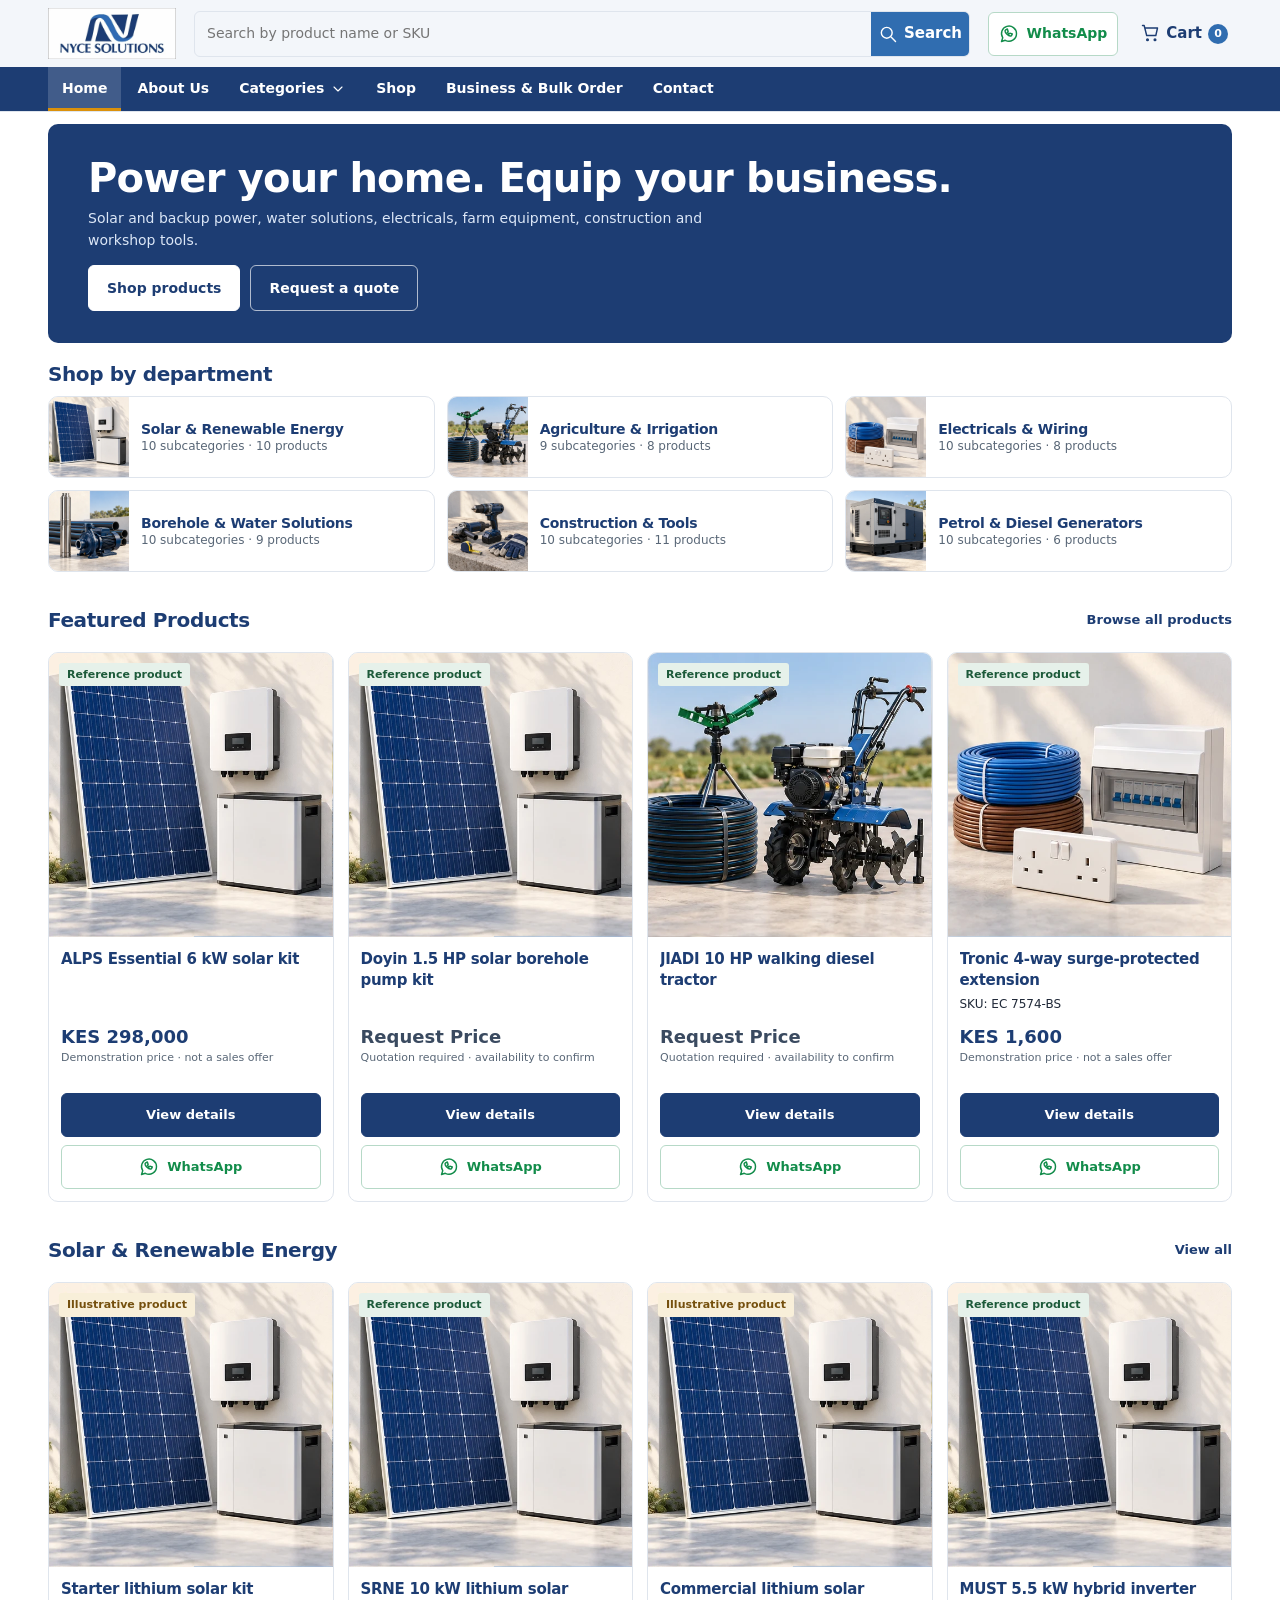
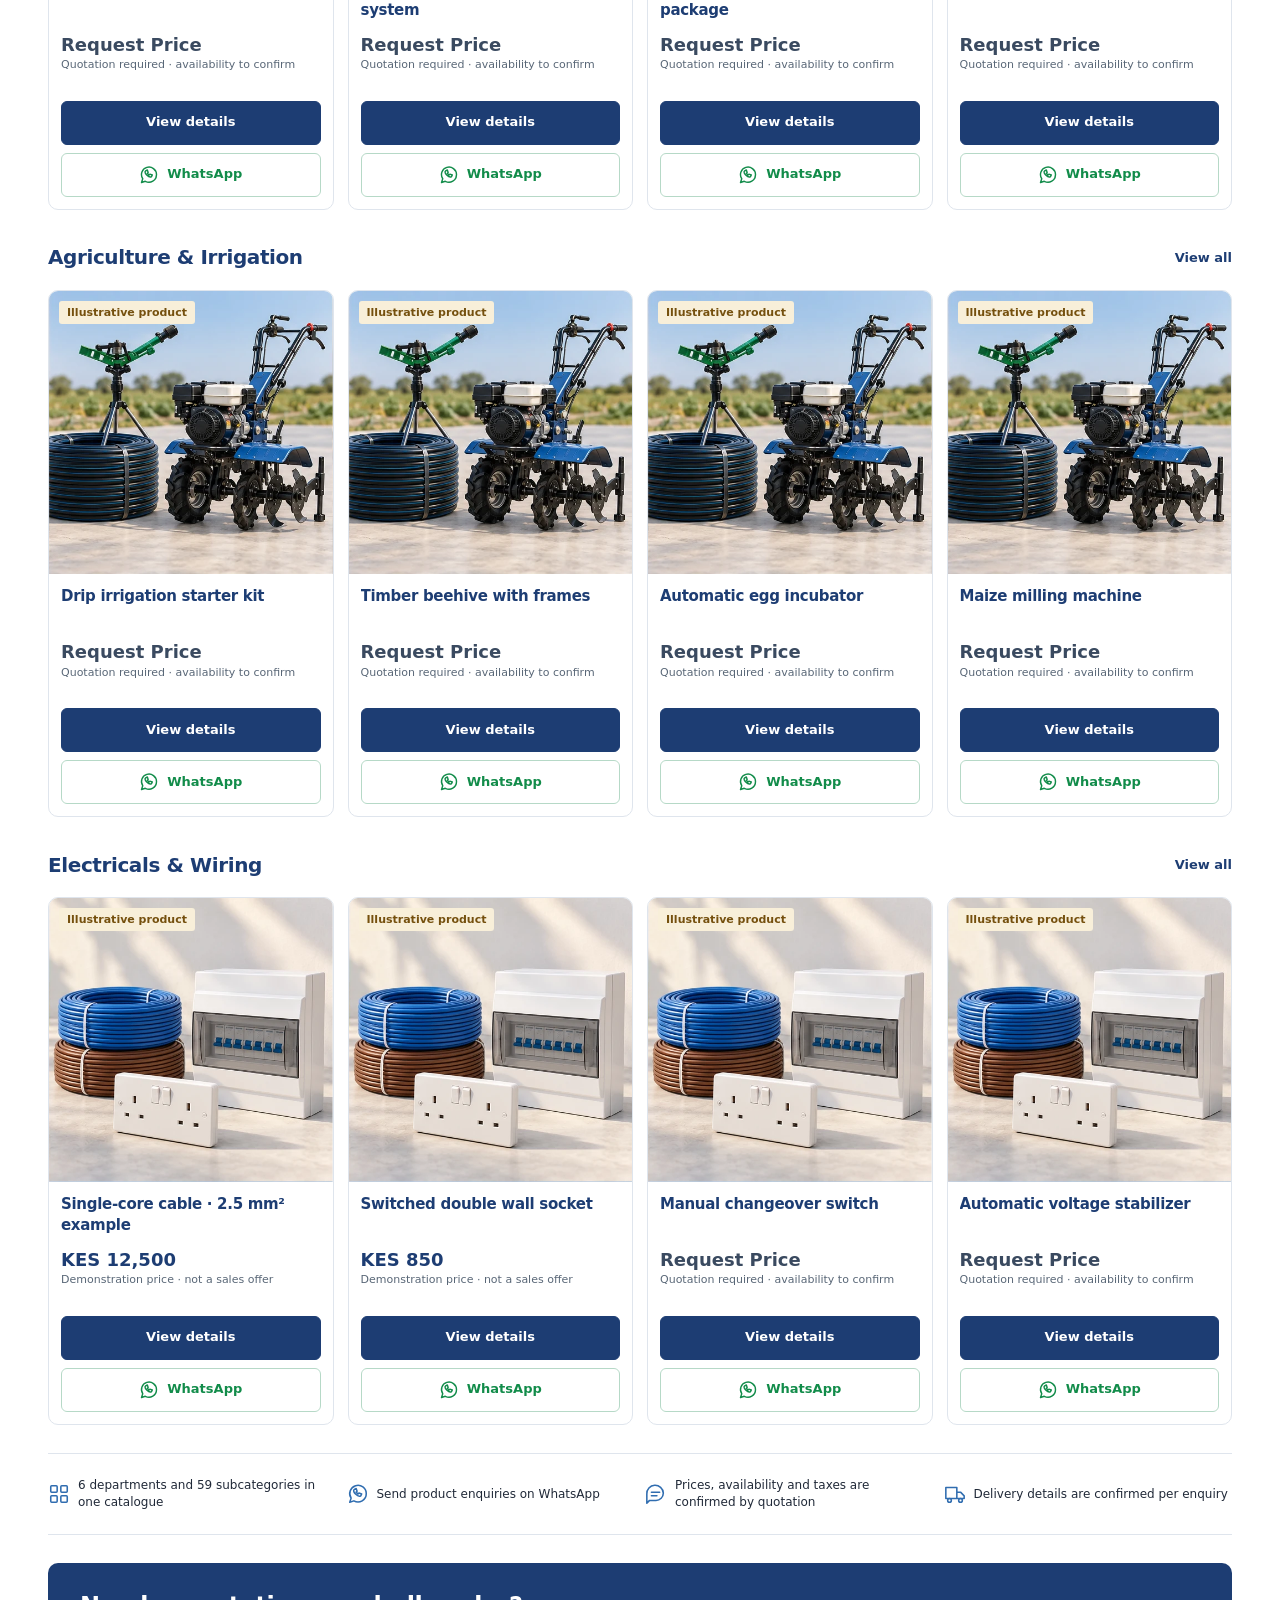
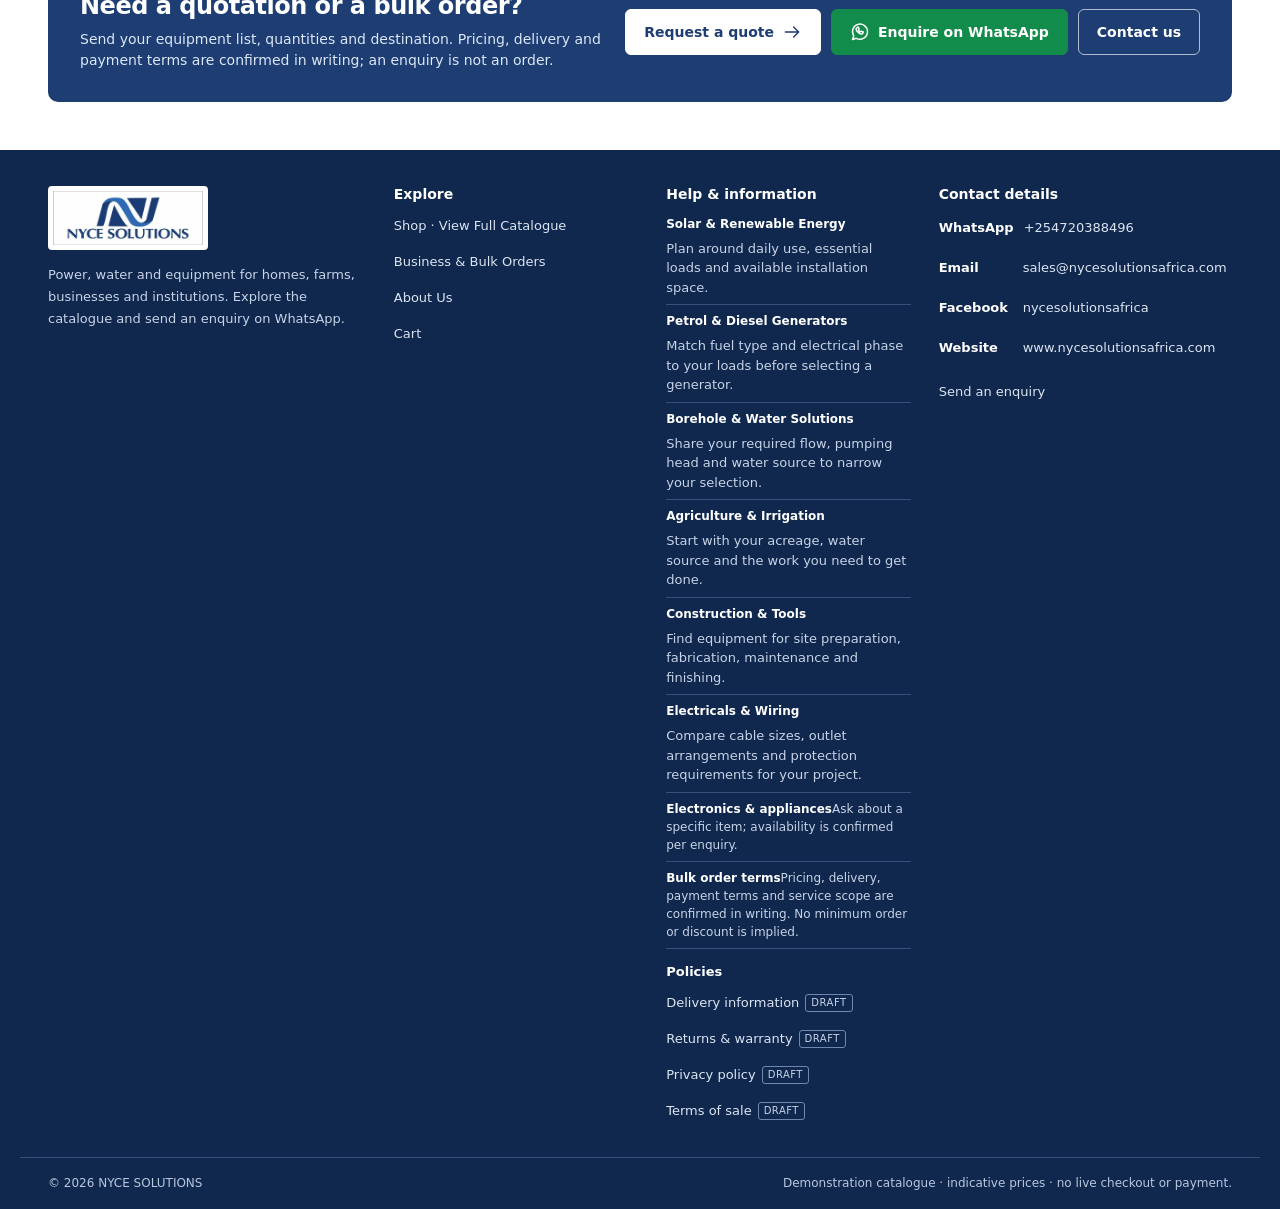
==== commit 88187c42: "Update storefront navigation and ignore local files" ====
--- a/index.html
+++ b/index.html
@@ -13,24 +13,37 @@
 <body>
 <a href="#main" class="skip">Skip to main content</a>
 
-<header>
+<header id="site-header">
   <div class="header-main wrap">
+    <button type="button" class="menu-button" id="menu-button" aria-label="Open menu" aria-haspopup="dialog" aria-controls="nav-drawer" aria-expanded="false"><span data-icon="menu"></span></button>
     <a href="#/" class="logo" aria-label="NYCE SOLUTIONS home"><img id="brand-logo" alt="NYCE SOLUTIONS" width="178" height="71"></a>
     <!-- Search query signature: submit sends q=<URL-encoded term> to #/shop; app.js matches product name and internal reference SKU. -->
     <form class="search-form" id="global-search" role="search">
       <label class="sr-only" for="search-input">Search products by name or SKU</label>
-      <input type="search" id="search-input" placeholder="Search solar, pumps, cables, tools…" autocomplete="off">
+      <input type="search" id="search-input" placeholder="Search by product name or SKU" autocomplete="off">
       <button type="submit" aria-label="Search products" id="search-button"></button>
     </form>
-    <nav class="navigation" id="primary-nav" aria-label="Main navigation">
-      <a href="#/" data-nav="home">Home</a>
-      <a href="#/shop" data-nav="shop">Shop</a>
-      <a href="#/shop" data-nav="categories">Categories</a>
-    </nav>
-    <button type="button" class="btn wa header-whatsapp" data-general-wa aria-label="Start a WhatsApp enquiry"><span data-icon="wa"></span><span>WhatsApp</span></button>
-    <a class="cart-link" href="#/cart" aria-label="Cart, 0 items"><span data-icon="cart"></span><span class="cart-label">Cart</span><span class="cart-number" id="cart-count">0</span></a>
+    <button type="button" class="btn wa header-whatsapp" data-general-wa aria-label="Start a WhatsApp enquiry"><span data-icon="wa"></span><span class="header-whatsapp-label">WhatsApp</span></button>
+    <a class="cart-link" href="#/cart" data-nav="cart" aria-label="Cart, 0 items"><span data-icon="cart"></span><span class="cart-label">Cart</span><span class="cart-number" id="cart-count">0</span></a>
+  </div>
+  <div class="header-nav">
+    <div class="nav-wrap wrap">
+      <nav class="navigation" id="primary-nav" aria-label="Main navigation">
+        <a href="#/" data-nav="home">Home</a>
+        <a href="#/about" data-nav="about">About Us</a>
+        <div class="nav-menu" id="nav-menu">
+          <button type="button" class="nav-menu-toggle" id="categories-toggle" data-nav="categories" aria-expanded="false" aria-controls="department-menu">Categories <span data-icon="chevron"></span></button>
+          <div class="department-menu" id="department-menu" hidden></div>
+        </div>
+        <a href="#/shop" data-nav="shop">Shop</a>
+        <a href="#/business" data-nav="business">Business &amp; Bulk Order</a>
+        <a href="#/contact" data-nav="contact">Contact</a>
+      </nav>
+    </div>
   </div>
 </header>
+
+<dialog id="nav-drawer" class="nav-drawer" aria-label="Site menu"></dialog>
 
 <noscript><div class="noscript wrap">This catalogue needs JavaScript to display products, filters and enquiries. Enable JavaScript and reload the page.</div></noscript>
 
@@ -38,28 +51,29 @@
 
 <footer>
   <div class="footer-grid wrap">
-    <div>
+    <div class="footer-brand">
       <a href="#/" aria-label="NYCE SOLUTIONS home"><img id="footer-logo" class="footer-logo" alt="NYCE SOLUTIONS" width="160" height="64"></a>
       <p>Power, water and equipment for homes, farms, businesses and institutions. Explore the catalogue and send an enquiry on WhatsApp.</p>
     </div>
-    <div>
-      <h3>Explore</h3>
+    <nav class="footer-col" aria-labelledby="footer-explore">
+      <h3 id="footer-explore">Explore</h3>
       <a href="#/shop">Shop · View Full Catalogue</a>
       <a href="#/business">Business &amp; Bulk Orders</a>
       <a href="#/about">About Us</a>
-      <a href="#/contact">Contact</a>
       <a href="#/cart">Cart</a>
-    </div>
-    <div>
-      <h3>Help &amp; information</h3>
-      <a href="#/policy/delivery">Delivery information</a>
-      <a href="#/policy/returns">Returns &amp; warranty</a>
-      <a href="#/policy/privacy">Privacy policy</a>
-      <a href="#/policy/terms">Terms of sale</a>
-    </div>
-    <div>
-      <h3>Contact details</h3>
-      <p id="footer-contact"></p>
+    </nav>
+    <nav class="footer-col" aria-labelledby="footer-help">
+      <h3 id="footer-help">Help &amp; information</h3>
+      <div id="footer-business-help"></div>
+      <p class="footer-subheading">Policies</p>
+      <a href="#/policy/delivery" data-policy-link>Delivery information</a>
+      <a href="#/policy/returns" data-policy-link>Returns &amp; warranty</a>
+      <a href="#/policy/privacy" data-policy-link>Privacy policy</a>
+      <a href="#/policy/terms" data-policy-link>Terms of sale</a>
+    </nav>
+    <div class="footer-col">
+      <h3 id="footer-contact-heading">Contact details</h3>
+      <ul class="footer-contact" id="footer-contact" aria-labelledby="footer-contact-heading"></ul>
       <a href="#/contact">Send an enquiry</a>
     </div>
   </div>
@@ -67,7 +81,6 @@
 </footer>
 
 <div class="toast" role="status" aria-live="polite" id="toast"></div>
-<div class="drawer-backdrop" id="drawer-backdrop" hidden></div>
 <dialog id="modal" aria-labelledby="modal-title"><button type="button" class="close" aria-label="Close dialog">×</button><div id="modal-content"></div></dialog>
 
 <!-- Asset paths are relative so the site works beneath a GitHub Pages repository subpath.
--- a/assets/css/styles.css
+++ b/assets/css/styles.css
@@ -77,14 +77,16 @@
 header { position: sticky; top: 0; z-index: 40; background: var(--light); border-bottom: 1px solid var(--line); }
 .header-main {
   display: grid;
-  grid-template-columns: minmax(0, 1fr) auto auto;
-  grid-template-areas: "logo whatsapp cart" "search search search" "nav nav nav";
-  gap: 6px 12px;
+  grid-template-columns: auto minmax(0, 1fr) auto auto;
+  grid-template-areas: "menu logo whatsapp cart" "search search search search";
+  gap: 4px 8px;
   align-items: center;
-  padding-block: 8px;
-  transition: padding .18s ease;
-}
-.logo { grid-area: logo; display: inline-flex; align-items: center; min-height: 44px; }
+  padding-block: 6px;
+}
+.menu-button { grid-area: menu; display: inline-grid; place-items: center; min-width: 44px; min-height: 44px; border-radius: var(--radius-sm); color: var(--navy); }
+.menu-button:hover { background: #e3eaf4; }
+.menu-button:focus-visible, .nav-drawer-close:focus-visible { outline-offset: -3px; }
+.logo { grid-area: logo; justify-self: start; display: inline-flex; align-items: center; min-height: 44px; }
 .logo img { width: 112px; height: 44px; object-fit: contain; }
 .logo-text { font-weight: 700; color: var(--ink); font-size: 16px; letter-spacing: -.01em; }
 .search-form { grid-area: search; display: flex; align-items: center; border: 1px solid var(--line); border-radius: var(--radius-sm); background: var(--light); overflow: hidden; min-width: 0; width: 100%; }
@@ -92,22 +94,89 @@
 .search-form input:focus-visible { outline-offset: -3px; }
 .search-form button { background: var(--blue); color: #fff; padding: 0 12px; min-width: 48px; min-height: 44px; display: inline-flex; align-items: center; justify-content: center; gap: 6px; font-weight: 600; }
 .search-form button span { display: none; }
-.header-whatsapp { grid-area: whatsapp; min-height: 44px; padding: 8px 10px; }
-.cart-link { grid-area: cart; display: inline-flex; gap: 6px; align-items: center; justify-content: center; font-weight: 600; min-width: 44px; min-height: 44px; padding: 0 4px; position: relative; }
+.header-whatsapp { grid-area: whatsapp; min-height: 44px; min-width: 44px; padding: 8px 10px; }
+.header-whatsapp-label { display: none; }
+.cart-link { grid-area: cart; display: inline-flex; gap: 6px; align-items: center; justify-content: center; font-weight: 600; min-width: 44px; min-height: 44px; padding: 0 4px; position: relative; border-radius: var(--radius-sm); }
+.cart-link.active { background: #e3eaf4; }
 .cart-link .cart-label { display: none; }
 .cart-number { font-size: 11px; color: #fff; background: var(--blue); border-radius: 999px; display: inline-grid; place-items: center; min-width: 20px; height: 20px; padding: 0 5px; font-weight: 700; }
-.navigation { grid-area: nav; display: flex; align-items: center; gap: 4px; min-width: 0; }
-.navigation > a { display: inline-flex; align-items: center; justify-content: center; min-height: 44px; padding: 8px 10px; border-radius: var(--radius-sm); color: var(--ink); white-space: nowrap; }
-.navigation > a:hover { text-decoration: none; background: var(--light); }
-.navigation > a.active { color: var(--navy); font-weight: 700; background: var(--light); }
+
+/* Desktop navigation bar (shown from 1050px; below that the drawer is used) */
+.header-nav { display: none; background: var(--navy); }
+.nav-wrap { position: relative; }
+.navigation { display: flex; align-items: stretch; gap: 2px; min-width: 0; }
+.navigation > a, .nav-menu-toggle { display: inline-flex; align-items: center; gap: 6px; min-height: 44px; padding: 8px 14px; color: #fff; font-size: 14px; font-weight: 600; white-space: nowrap; }
+.navigation > a:hover, .nav-menu-toggle:hover { background: rgba(255, 255, 255, .12); text-decoration: none; }
+.navigation > a.active, .nav-menu-toggle.active, .nav-menu-toggle[aria-expanded="true"] { background: rgba(255, 255, 255, .16); box-shadow: inset 0 -3px 0 var(--amber); }
+.navigation > a:focus-visible, .nav-menu-toggle:focus-visible { outline-offset: -3px; }
+.nav-menu-toggle .icon { width: 16px; height: 16px; transition: transform .15s ease; }
+.nav-menu-toggle[aria-expanded="true"] .icon { transform: rotate(180deg); }
+.department-menu { position: absolute; top: 100%; left: 0; right: 0; z-index: 5; background: #fff; border: 1px solid var(--line); border-top: 0; border-radius: 0 0 var(--radius) var(--radius); box-shadow: var(--shadow); padding: 14px 20px 20px; overflow-y: auto; overscroll-behavior: contain; }
+.department-menu[hidden] { display: none; }
+.department-menu-head { margin-bottom: 12px; padding-bottom: 8px; border-bottom: 1px solid var(--line); }
+.menu-all { display: inline-flex; align-items: center; gap: 6px; min-height: 36px; font-weight: 700; }
+.department-columns { display: grid; grid-template-columns: repeat(3, minmax(0, 1fr)); gap: 18px 24px; }
+.department-group ul { list-style: none; margin: 0; padding: 0; }
+.department-title { display: block; padding: 6px 8px; margin-bottom: 4px; border-bottom: 2px solid var(--line); color: var(--navy); font-weight: 700; line-height: 1.3; }
+.department-group li a, .drawer-accordion li a { display: flex; align-items: center; min-height: 34px; padding: 4px 8px; border-radius: var(--radius-sm); color: var(--ink); font-size: 13px; line-height: 1.3; }
+.department-group li a:hover, .department-title:hover { background: var(--light); text-decoration: none; }
+.department-menu a[aria-current="page"] { background: var(--light); color: var(--navy); font-weight: 700; box-shadow: inset 3px 0 0 var(--blue); }
+@media (pointer: coarse) { .department-group li a { min-height: 44px; } }
+
+/* Mobile / tablet drawer (native dialog: focus trap, Escape and focus return come from the browser) */
+dialog.nav-drawer { margin: 0; padding: 0; inset: 0 auto 0 0; width: min(88vw, 360px); height: 100%; max-height: 100%; border-radius: 0 var(--radius) var(--radius) 0; overflow: hidden; background: #fff; }
+dialog.nav-drawer[open] { display: flex; flex-direction: column; }
+dialog.nav-drawer::backdrop { background: rgba(13, 35, 77, .55); }
+.nav-drawer-head { display: flex; align-items: center; justify-content: space-between; gap: 10px; padding: 8px 8px 8px 18px; border-bottom: 1px solid var(--line); background: var(--light); }
+.nav-drawer-title { font-weight: 700; color: var(--navy); font-size: 16px; }
+.nav-drawer-close { display: inline-grid; place-items: center; min-width: 44px; min-height: 44px; border-radius: var(--radius-sm); color: var(--navy); }
+.nav-drawer-close:hover { background: #e3eaf4; }
+.nav-drawer-body { flex: 1; overflow-y: auto; overscroll-behavior: contain; padding: 8px 8px 16px; }
+.drawer-links, .drawer-accordion ul { list-style: none; margin: 0; padding: 0; }
+.drawer-links a { display: flex; align-items: center; min-height: 48px; padding: 8px 12px; border-radius: var(--radius-sm); color: var(--ink); font-weight: 600; font-size: 15px; }
+.drawer-category-nav > summary { display: flex; align-items: center; justify-content: space-between; min-height: 48px; padding: 8px 12px; border-radius: var(--radius-sm); cursor: pointer; color: var(--ink); font-weight: 600; font-size: 15px; list-style: none; }
+.drawer-category-nav > summary::-webkit-details-marker { display: none; }
+.drawer-category-nav > summary::after { content: ""; width: 8px; height: 8px; border-right: 2px solid var(--muted); border-bottom: 2px solid var(--muted); transform: rotate(45deg); transition: transform .15s ease; flex-shrink: 0; margin-right: 4px; }
+.drawer-category-nav[open] > summary::after { transform: rotate(-135deg); }
+.drawer-category-nav > summary:hover { background: var(--light); }
+.drawer-category-nav > summary.active { background: var(--light); color: var(--navy); box-shadow: inset 3px 0 0 var(--blue); }
+.drawer-links a:hover, .drawer-accordion li a:hover { background: var(--light); text-decoration: none; }
+.drawer-links a.active { background: var(--light); color: var(--navy); box-shadow: inset 3px 0 0 var(--blue); }
+.drawer-heading { margin: 14px 12px 4px; font-size: 12px; font-weight: 700; letter-spacing: .06em; text-transform: uppercase; color: var(--muted); }
+.drawer-accordion details { border-bottom: 1px solid var(--line); }
+.drawer-accordion summary { display: flex; align-items: center; justify-content: space-between; gap: 10px; min-height: 48px; padding: 8px 12px; cursor: pointer; font-weight: 600; font-size: 14px; color: var(--ink); list-style: none; border-radius: var(--radius-sm); }
+.drawer-accordion summary::-webkit-details-marker { display: none; }
+.drawer-accordion summary::after { content: ""; width: 8px; height: 8px; border-right: 2px solid var(--muted); border-bottom: 2px solid var(--muted); transform: rotate(45deg); transition: transform .15s ease; flex-shrink: 0; margin-right: 4px; }
+.drawer-accordion details[open] > summary::after { transform: rotate(-135deg); }
+.drawer-accordion summary:hover { background: var(--light); }
+.drawer-accordion summary:focus-visible { outline-offset: -3px; }
+.drawer-accordion ul { padding: 0 0 8px 12px; }
+.drawer-accordion li a { min-height: 44px; font-size: 14px; }
+.drawer-accordion .drawer-all { font-weight: 700; color: var(--navy); }
+.drawer-accordion a[aria-current="page"] { background: var(--light); color: var(--navy); font-weight: 700; box-shadow: inset 3px 0 0 var(--blue); }
+.nav-drawer-foot { padding: 12px 16px; border-top: 1px solid var(--line); }
 
 /* ---------- Footer ---------- */
 footer { background: #10284e; color: #dbe4f1; margin-top: 48px; }
-.footer-grid { display: grid; grid-template-columns: 1fr; gap: 26px; padding-block: 36px 28px; }
+.footer-grid { display: grid; grid-template-columns: 1fr; gap: 22px; padding-block: 36px 28px; }
 .footer-logo { width: 160px; background: #fff; border-radius: 4px; padding: 5px; margin-bottom: 14px; }
-.footer-grid h3 { color: #fff; font-size: 14px; letter-spacing: 0; margin-bottom: 8px; }
+.footer-grid h3 { color: #fff; font-size: 14px; letter-spacing: 0; margin-bottom: 6px; }
 .footer-grid p { font-size: 13px; line-height: 1.7; color: #c7d3e6; }
-.footer-grid a { display: block; color: #dbe4f1; font-size: 13px; line-height: 2.2; }
+.footer-grid a { display: flex; align-items: center; gap: 6px; min-height: 44px; color: #dbe4f1; font-size: 13px; }
+.footer-grid a:hover { color: #fff; text-decoration: underline; }
+.footer-brand > a { display: inline-flex; min-height: 0; }
+.footer-contact { list-style: none; margin: 0 0 6px; padding: 0; font-size: 13px; color: #c7d3e6; }
+.footer-contact[hidden] { display: none; }
+.footer-contact li { display: flex; flex-wrap: wrap; align-items: center; gap: 0 10px; padding: 2px 0; line-height: 1.6; }
+.footer-contact-label { min-width: 74px; color: #fff; font-weight: 600; }
+.footer-contact a { display: inline-flex; min-height: 44px; }
+.footer-help-list { list-style: none; margin: 0; padding: 0; }
+.footer-help-list li { padding: 7px 0; border-bottom: 1px solid #365078; font-size: 12px; line-height: 1.5; }
+.footer-help-list a { display: flex; flex-direction: column; align-items: flex-start; min-height: 0; text-decoration: none; }
+.footer-help-list strong, .footer-help-list li > strong { color: #fff; font-size: 12px; }
+.footer-help-list span { color: #c7d3e6; }
+.footer-subheading { margin: 12px 0 2px; color: #fff !important; font-weight: 700; }
+.link-note { font-size: 10px; line-height: 16px; letter-spacing: .05em; text-transform: uppercase; padding: 0 5px; border: 1px solid #6f87ad; border-radius: 3px; color: #c7d3e6; }
 .footer-bottom { padding-block: 16px; border-top: 1px solid #365078; display: flex; gap: 10px 20px; justify-content: space-between; flex-wrap: wrap; font-size: 12px; color: #b9c7dd; }
 
 /* ---------- Shared blocks ---------- */
@@ -157,6 +226,33 @@
 .hero-list li { display: inline-flex; align-items: center; gap: 6px; }
 .hero-list .icon { width: 16px; height: 16px; color: var(--blue); }
 
+/* ---------- Catalog-first homepage ---------- */
+.home-hero { margin-top: 12px; padding: 18px 16px; border-radius: var(--radius); background: var(--navy); color: #fff; }
+.home-hero h1 { color: #fff; font-size: clamp(26px, 5vw, 40px); line-height: 1.1; margin-bottom: 8px; max-width: 1000px; }
+.home-hero p { color: #dce7f7; font-size: 14px; line-height: 1.55; max-width: 640px; margin-bottom: 14px; }
+.home-hero-actions, .band-actions { display: flex; flex-wrap: wrap; gap: 10px; }
+.home-hero-actions .btn { padding-inline: 10px; font-size: 13px; flex: 1 1 0; }
+.btn.outline-light { background: transparent; color: #fff; border-color: rgba(255, 255, 255, .65); }
+.btn.outline-light:hover { background: rgba(255, 255, 255, .14); }
+.home-departments { padding-top: 20px; }
+.home-departments .department-grid { grid-template-columns: repeat(2, minmax(0, 1fr)); gap: 8px; }
+.home-departments .department-card { flex-direction: row; align-items: center; min-width: 0; }
+.home-departments .department-card .photo { width: 52px; aspect-ratio: 1; flex-shrink: 0; align-self: stretch; height: auto; }
+.home-departments .department-caption { padding: 6px 8px; min-width: 0; }
+.home-departments .department-caption h3 { font-size: 13px; line-height: 1.25; margin: 0; }
+.home-departments .department-caption div > span { display: none; font-size: 11px; line-height: 1.35; }
+.home-departments .round-arrow { display: none; }
+.home-product-section { padding-top: 26px; }
+.home-section-head { display: flex; justify-content: space-between; align-items: center; gap: 8px; margin-bottom: 10px; }
+.home-section-head h2 { margin: 0; font-size: 20px; }
+.home-section-head > a { min-height: 44px; display: inline-flex; align-items: center; font-size: 13px; font-weight: 600; white-space: nowrap; }
+.product-grid.home-product-grid { grid-template-columns: repeat(2, minmax(0, 1fr)); gap: 10px; }
+.home-product-grid .product-content { padding: 10px; }
+.home-trust-strip { display: grid; grid-template-columns: repeat(2, minmax(0, 1fr)); gap: 10px; padding: 18px 0; margin-top: 28px; border-block: 1px solid var(--line); }
+.home-trust-strip > div { display: flex; align-items: center; gap: 8px; min-height: 44px; font-size: 12px; line-height: 1.4; }
+.home-trust-strip .icon { width: 22px; height: 22px; color: var(--blue); }
+.home-cta-band { margin-top: 28px; }
+
 .confidence { display: grid; grid-template-columns: 1fr; gap: 12px; padding: 20px 0; border-bottom: 1px solid var(--line); }
 .confidence > div { display: flex; align-items: center; gap: 12px; font-size: 13px; line-height: 1.45; }
 .confidence .icon { width: 26px; height: 26px; color: var(--blue); }
@@ -179,26 +275,31 @@
 .product-card { border: 1px solid var(--line); border-radius: var(--radius); background: #fff; overflow: hidden; display: flex; flex-direction: column; min-width: 0; }
 .product-card:hover { box-shadow: var(--shadow); }
 .product-media { display: block; position: relative; }
-.product-media .photo { aspect-ratio: 4 / 3; }
+.product-media .photo { aspect-ratio: 1 / 1; }
+.product-media .photo img { object-fit: cover; }
 .record-tag { position: absolute; top: 10px; left: 10px; z-index: 2; }
 .product-content { padding: 14px; display: flex; flex-direction: column; flex: 1; gap: 4px; }
-.cat-name { font-size: 12px; color: var(--blue); }
-.product-content h3 { font-size: 15px; line-height: 1.4; margin: 0; }
-.product-content h3 a:hover { text-decoration: underline; }
-.model-line, .spec-line { font-size: 12px; color: var(--muted); margin: 0; }
-.model-line { color: var(--ink); }
+.product-content h2, .product-content h3 { min-width: 0; font-size: 15px; line-height: 1.4; margin: 0; min-height: 2.8em; }
+.product-content h2 a, .product-content h3 a { display: -webkit-box; -webkit-box-orient: vertical; -webkit-line-clamp: 2; line-clamp: 2; overflow: hidden; overflow-wrap: anywhere; }
+.product-content h2 a:hover, .product-content h3 a:hover { text-decoration: underline; }
+.product-sku, .product-stock { font-size: 12px; color: var(--muted); margin: 0; overflow-wrap: anywhere; }
+.product-sku { color: var(--ink); }
 .product-price { font-size: 18px; color: var(--navy); font-weight: 700; margin-top: auto; padding-top: 8px; line-height: 1.3; }
-.price-note { font-size: 11px; color: var(--muted); display: block; margin-top: 2px; font-weight: 400; }
-.card-actions { display: grid; grid-template-columns: 1fr 1fr; gap: 8px; margin-top: 10px; }
-.card-actions .btn { padding-inline: 8px; }
+.price-note { font-size: 11px; color: var(--muted); display: block; margin-top: 2px; font-weight: 400; min-height: 2.6em; }
+.card-actions { display: grid; grid-template-columns: 1fr; gap: 8px; margin-top: 10px; }
+.card-actions .btn { min-height: 44px; padding-inline: 8px; }
+
+.search-results-summary { padding: 12px 0 18px; }
+.search-results-summary h1 { margin-bottom: 6px; font-size: clamp(22px, 3vw, 32px); overflow-wrap: anywhere; }
+.search-results-summary .result-count { display: block; }
 
 /* list view */
 .product-grid.list { grid-template-columns: 1fr; }
 .product-grid.list .product-card { flex-direction: row; }
-.product-grid.list .product-media { width: 38%; flex-shrink: 0; }
-.product-grid.list .product-media .photo { height: 100%; aspect-ratio: auto; min-height: 150px; }
+.product-grid.list .product-media { width: min(38%, 220px); flex-shrink: 0; }
+.product-grid.list .product-media .photo { height: auto; aspect-ratio: 1 / 1; }
 .product-grid.list .product-content { flex: 1; }
-.product-grid.list .card-actions { grid-template-columns: repeat(2, auto); justify-content: start; }
+.product-grid.list .card-actions { grid-template-columns: repeat(2, minmax(0, 160px)); justify-content: start; }
 
 /* ---------- Application / support / about ---------- */
 .application-grid { display: grid; grid-template-columns: 1fr; gap: 14px; }
@@ -228,20 +329,7 @@
 
 /* ---------- Catalogue (Shop) ---------- */
 .catalog-layout { display: grid; grid-template-columns: 1fr; gap: 18px; margin-top: 8px; }
-.filter-toggle { display: inline-flex; }
-.filter-panel { background: #fff; }
-.filter-panel h2 { font-size: 17px; margin-bottom: 10px; }
-.filter-group { border: 0; padding: 0; margin: 0 0 16px; min-width: 0; }
-.filter-group legend, .field label, .field legend { font-weight: 600; font-size: 13px; color: #3e4d60; padding: 0; margin-bottom: 6px; display: block; }
-.choice-list { display: flex; flex-direction: column; gap: 2px; }
-.choice { display: flex; align-items: center; gap: 8px; padding: 7px 6px; border-radius: var(--radius-sm); font-size: 13px; cursor: pointer; min-height: 36px; }
-.choice:hover { background: var(--light); }
-.choice input { width: 16px; height: 16px; margin: 0; flex-shrink: 0; accent-color: var(--navy); }
-.choice input:focus-visible { outline: 3px solid var(--amber); outline-offset: 2px; }
-.choice .count { margin-left: auto; color: var(--muted); font-size: 12px; }
-.choice.sub { padding-left: 24px; }
-.choice-list.collapsed .choice.sub.extra { display: none; }
-.show-more { font-size: 12px; color: var(--blue); text-decoration: underline; padding: 6px; min-height: 32px; align-self: flex-start; }
+.field label, .field legend { font-weight: 600; font-size: 13px; color: #3e4d60; padding: 0; margin-bottom: 6px; display: block; }
 .field { display: flex; flex-direction: column; gap: 6px; margin-bottom: 14px; min-width: 0; }
 .field select, .field input, .field textarea { border: 1px solid #bdc9d8; border-radius: var(--radius-sm); padding: 10px 11px; background: #fff; color: var(--ink); width: 100%; min-height: 44px; }
 .field textarea { resize: vertical; min-height: 110px; }
@@ -249,10 +337,6 @@
 .field .error { color: var(--danger); font-size: 12px; display: none; }
 .field.invalid .error { display: block; }
 .field.invalid input, .field.invalid select, .field.invalid textarea { border-color: var(--danger); }
-.filter-footer { border-top: 1px solid var(--line); padding-top: 14px; font-size: 12px; color: var(--muted); }
-.filter-footer p { margin: 0; }
-.filter-actions { display: flex; gap: 8px; margin-top: 4px; }
-
 .toolbar { display: flex; flex-wrap: wrap; justify-content: space-between; align-items: center; gap: 10px 14px; border-bottom: 1px solid var(--line); padding-bottom: 12px; margin-bottom: 14px; }
 .toolbar-left { display: flex; flex-direction: column; gap: 2px; min-width: 0; }
 .result-count { font-size: 14px; color: var(--ink); font-weight: 600; }
@@ -272,24 +356,23 @@
 .chips .clear-all { font-size: 13px; text-decoration: underline; color: var(--navy); min-height: 34px; padding: 0 6px; }
 .catalog-main .product-grid { grid-template-columns: repeat(2, minmax(0, 1fr)); gap: 12px; }
 .catalog-main .product-content { padding: 12px; }
-.catalog-main .product-content h3 { font-size: 14px; }
+.catalog-main .product-content h2, .catalog-main .product-content h3 { font-size: 14px; }
 .catalog-main .card-actions { grid-template-columns: 1fr; }
+.catalog-main .product-grid.list { grid-template-columns: 1fr; }
+.choice.is-disabled { color: var(--muted); cursor: not-allowed; opacity: .6; }
+.choice.is-disabled:hover { background: transparent; }
+.link-button { display: inline; padding: 0; color: var(--navy); font-weight: 600; text-decoration: underline; }
+.empty .small { color: var(--muted); }
+.empty-links { display: flex; flex-wrap: wrap; justify-content: center; gap: 6px 8px; margin: 16px 0 12px; }
+.empty-links span { width: 100%; color: var(--muted); font-size: 13px; }
+.empty-links a { display: inline-flex; align-items: center; min-height: 40px; padding: 4px 12px; border: 1px solid var(--line); border-radius: 999px; background: #fff; font-size: 13px; color: var(--ink); }
+.empty-links a:hover { background: #e4ebf4; text-decoration: none; }
+.product-price[data-price-state="quote"] { color: #3a4a60; }
+.product-price[data-price-state="unavailable"] { color: var(--muted); font-style: italic; font-weight: 600; }
 .pagination { display: flex; justify-content: center; gap: 6px; align-items: center; padding: 22px 0; flex-wrap: wrap; }
 .pagination button, .pagination span { border: 1px solid var(--line); border-radius: var(--radius-sm); min-width: 42px; min-height: 42px; font-size: 13px; padding: 7px 10px; display: inline-grid; place-items: center; }
 .pagination button[aria-current] { background: var(--navy); color: #fff; border-color: var(--navy); }
 .pagination span { border: 0; }
-
-/* mobile filter drawer */
-.drawer-backdrop { display: none; position: fixed; inset: 0; background: rgba(13, 35, 77, .5); z-index: 60; }
-.drawer-backdrop.open { display: block; }
-@media (max-width: 1049px) {
-  .filter-panel { position: fixed; top: 0; right: 0; bottom: 0; width: min(360px, 90vw); transform: translateX(105%); transition: transform .22s ease; z-index: 70; overflow-y: auto; padding: 18px; box-shadow: -8px 0 30px rgba(0,0,0,.15); visibility: hidden; }
-  .filter-panel.open { transform: none; visibility: visible; }
-  .drawer-head { display: flex; justify-content: space-between; align-items: center; gap: 10px; margin-bottom: 10px; }
-  .drawer-head h2 { margin: 0; }
-  .drawer-close { min-width: 44px; min-height: 44px; border: 1px solid var(--line); border-radius: var(--radius-sm); font-size: 22px; display: grid; place-items: center; }
-  body.drawer-open { overflow: hidden; }
-}
 
 /* ---------- Product detail ---------- */
 .product-detail { display: grid; grid-template-columns: 1fr; gap: 24px; margin-bottom: 28px; }
@@ -387,15 +470,17 @@
 /* ---------- Breakpoints ---------- */
 @media (min-width: 420px) {
   .department-grid { grid-template-columns: repeat(2, minmax(0, 1fr)); }
+  .header-whatsapp-label { display: inline; }
 }
 @media (min-width: 600px) {
   body { font-size: 15px; }
   .wrap { padding-inline: 22px; }
-  .header-main { grid-template-columns: auto minmax(200px, 1fr) auto auto; grid-template-areas: "logo search whatsapp cart" "nav nav nav nav"; gap: 6px 16px; }
+  .header-main { grid-template-columns: auto auto minmax(180px, 1fr) auto auto; grid-template-areas: "menu logo search whatsapp cart"; gap: 8px 14px; }
+  .footer-grid { grid-template-columns: 1fr 1fr; }
+  .footer-brand { grid-column: 1 / -1; }
   .search-form button span { display: inline; }
   .search-form button { min-width: 82px; }
   .cart-link .cart-label { display: inline; }
-  .department-grid { grid-template-columns: repeat(2, minmax(0, 1fr)); }
   .product-grid { grid-template-columns: repeat(2, minmax(0, 1fr)); }
   .confidence { grid-template-columns: repeat(3, 1fr); }
   .support-grid { grid-template-columns: 1fr 1fr; }
@@ -408,13 +493,27 @@
   .band { flex-direction: row; align-items: center; justify-content: space-between; padding: 30px 32px; }
   .band .btn { flex-shrink: 0; }
   .detail-actions { grid-template-columns: 1fr 1fr; }
-  .card-actions { grid-template-columns: 1fr 1fr; }
+  .home-trust-strip { grid-template-columns: repeat(4, minmax(0, 1fr)); }
+  .home-hero { padding: 26px 28px; }
+  .home-hero-actions .btn { flex: 0 0 auto; padding-inline: 18px; font-size: 14px; }
+  .home-departments .department-grid { grid-template-columns: repeat(3, minmax(0, 1fr)); gap: 12px; }
+  .home-departments .department-card .photo { width: 72px; }
+  .home-departments .department-caption { padding: 8px 12px; }
+  .home-departments .department-caption h3 { font-size: 14px; }
+  .home-departments .department-caption div > span { display: block; }
+  .band.home-cta-band { flex-direction: column; align-items: flex-start; }
+}
+@media (min-width: 720px) {
+  .product-grid.home-product-grid { grid-template-columns: repeat(4, minmax(0, 1fr)); gap: 12px; }
+  .home-product-grid .product-content { padding: 12px; }
 }
 @media (min-width: 800px) {
   .wrap { padding-inline: 28px; }
   .department-grid { grid-template-columns: repeat(3, minmax(0, 1fr)); gap: 18px; }
   .application-grid { grid-template-columns: repeat(3, 1fr); }
   .footer-grid { grid-template-columns: 1.3fr 1fr 1fr 1.2fr; gap: 28px; }
+  .footer-brand { grid-column: auto; }
+  .footer-grid a { min-height: 36px; }
   .about-grid { grid-template-columns: 1fr 1fr; gap: 36px; }
   .two-col { grid-template-columns: .85fr 1.15fr; gap: 36px; }
   .product-detail { grid-template-columns: 1fr 1fr; gap: 34px; }
@@ -425,33 +524,42 @@
 }
 @media (min-width: 1050px) {
   .product-grid { grid-template-columns: repeat(4, minmax(0, 1fr)); gap: 18px; }
-  .catalog-layout { grid-template-columns: 250px minmax(0, 1fr); gap: 28px; }
-  .filter-toggle { display: none; }
-  .filter-panel { border: 1px solid var(--line); border-radius: var(--radius); padding: 18px; align-self: start; position: sticky; top: 12px; max-height: calc(100vh - 24px); overflow-y: auto; }
-  .drawer-head .drawer-close { display: none; }
   .catalog-main .product-grid { grid-template-columns: repeat(3, minmax(0, 1fr)); gap: 16px; }
   .product-detail { gap: 44px; }
   .hero { min-height: 420px; }
   .hero-copy { padding: 44px 40px; }
-}
-@media (min-width: 900px) {
-  .header-main { grid-template-columns: auto minmax(260px, 1fr) auto auto auto; grid-template-areas: "logo search nav whatsapp cart"; gap: 12px; }
-  .navigation { gap: 2px; }
-  .navigation > a { padding-inline: 8px; }
+  .home-departments .department-card .photo { width: 80px; }
+  .home-departments .department-caption div > span { font-size: 12px; }
+  .home-hero { padding: 32px 40px; }
+  .band.home-cta-band { flex-direction: row; align-items: center; }
+  .band.home-cta-band .band-actions { flex-wrap: nowrap; flex-shrink: 0; }
+  .product-grid.home-product-grid { grid-template-columns: repeat(4, minmax(0, 1fr)); gap: 14px; }
+  .header-main { grid-template-columns: auto minmax(260px, 1fr) auto auto; grid-template-areas: "logo search whatsapp cart"; gap: 12px 18px; padding-block: 8px; }
+  .logo img { width: 128px; height: 51px; }
+  .menu-button { display: none; }
+  .header-nav { display: block; }
+}
+@media (min-width: 1280px) {
+  .department-columns { grid-template-columns: repeat(6, minmax(0, 1fr)); }
 }
 @media (min-width: 1500px) { .wrap { max-width: 1300px; } }
 
 header.is-compact .header-main {
-  grid-template-columns: auto minmax(0, 1fr) auto;
-  grid-template-areas: "logo search cart";
-  gap: 8px 12px;
+  grid-template-columns: auto auto minmax(0, 1fr) auto;
+  grid-template-areas: "menu logo search cart";
+  gap: 8px;
   padding-block: 4px;
 }
 header.is-compact .logo img { width: 96px; height: 40px; }
-header.is-compact .navigation,
+header.is-compact .header-nav,
 header.is-compact .header-whatsapp { display: none; }
+header.is-compact .menu-button { display: inline-grid; }
 header.is-compact .search-form button { min-width: 44px; padding-inline: 10px; }
 header.is-compact .search-form button span { display: none; }
+@media (max-width: 479px) {
+  header.is-compact .logo { display: none; }
+  header.is-compact .header-main { grid-template-columns: auto minmax(0, 1fr) auto; grid-template-areas: "menu search cart"; }
+}
 
 /* ---------- Motion & print ---------- */
 @media (prefers-reduced-motion: reduce) {
@@ -459,7 +567,7 @@
   *, *::before, *::after { transition: none !important; animation: none !important; }
 }
 @media print {
-  header, footer, .utility, .toast, .skip, .filter-toggle, .card-actions, .detail-actions { display: none !important; }
+  header, footer, .nav-drawer, .utility, .toast, .skip, .card-actions, .detail-actions { display: none !important; }
   body { font-size: 11pt; }
   .wrap { max-width: none; padding: 0; }
 }
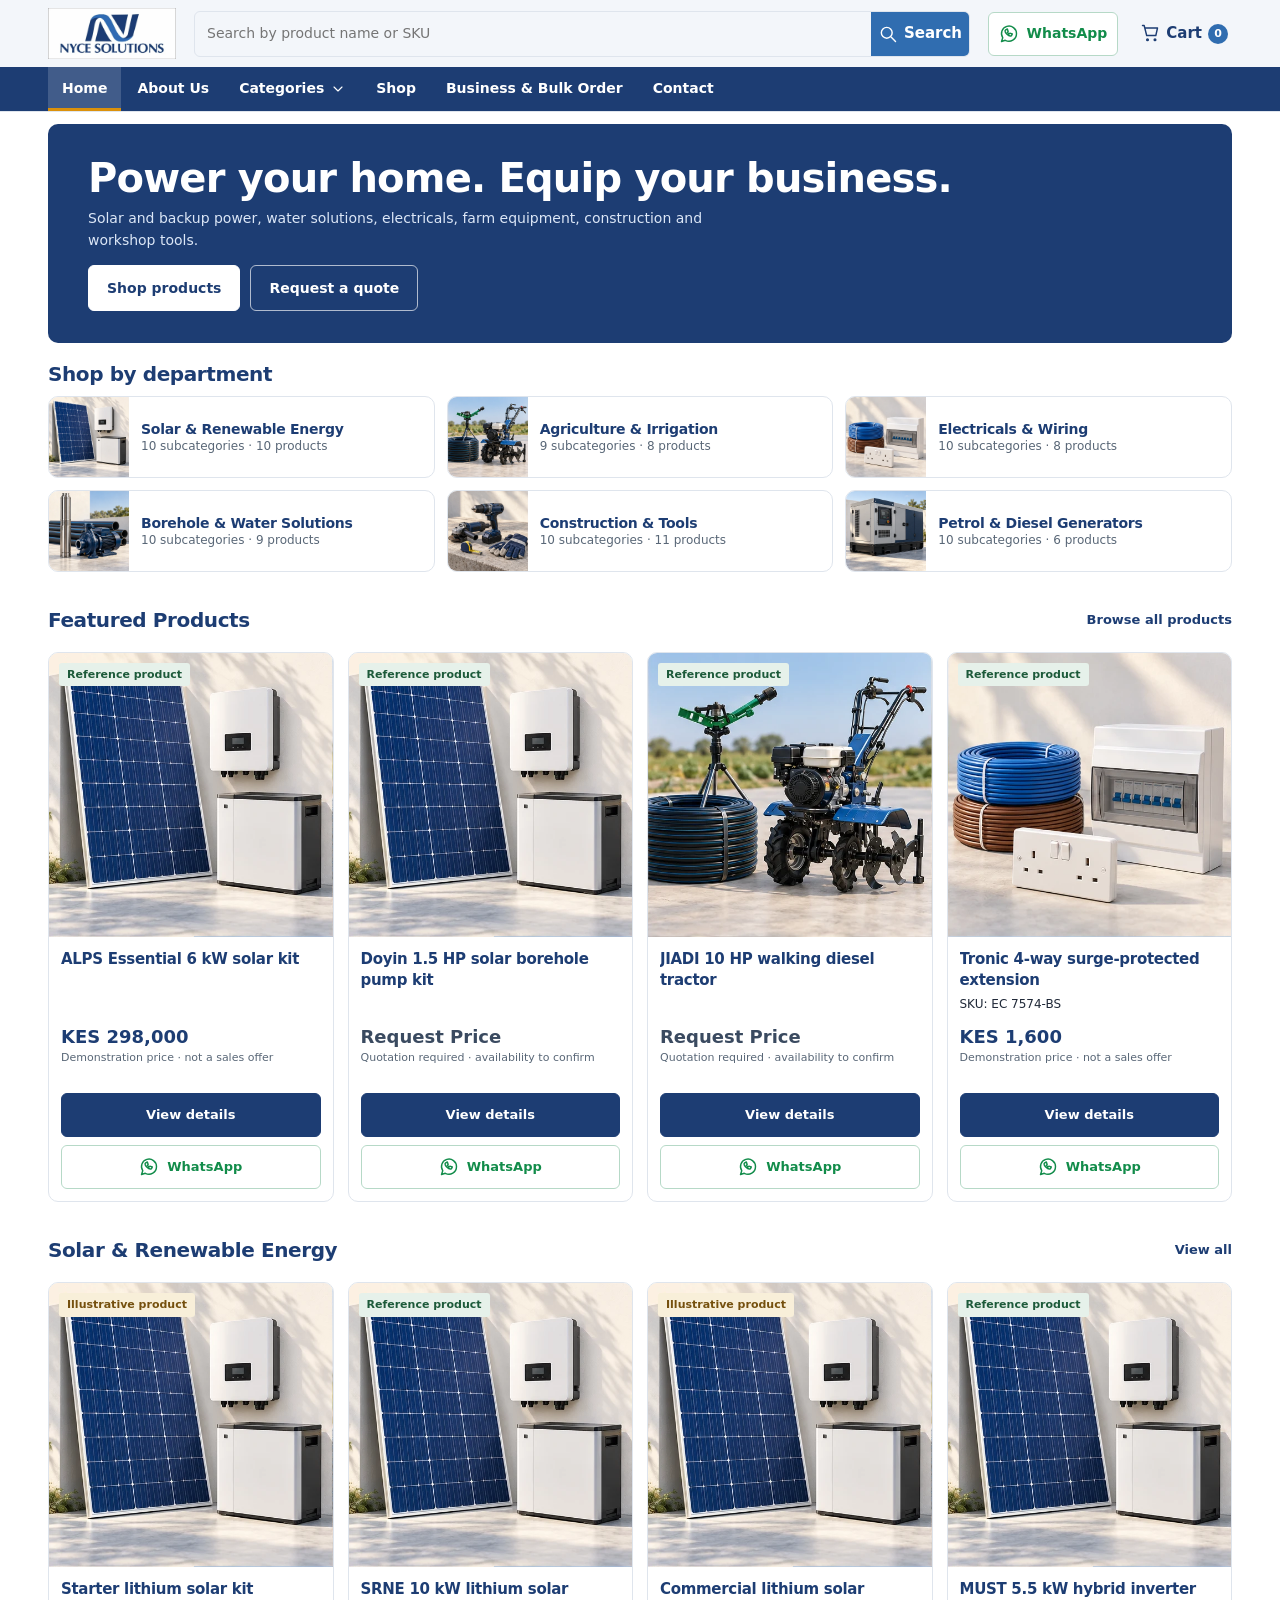
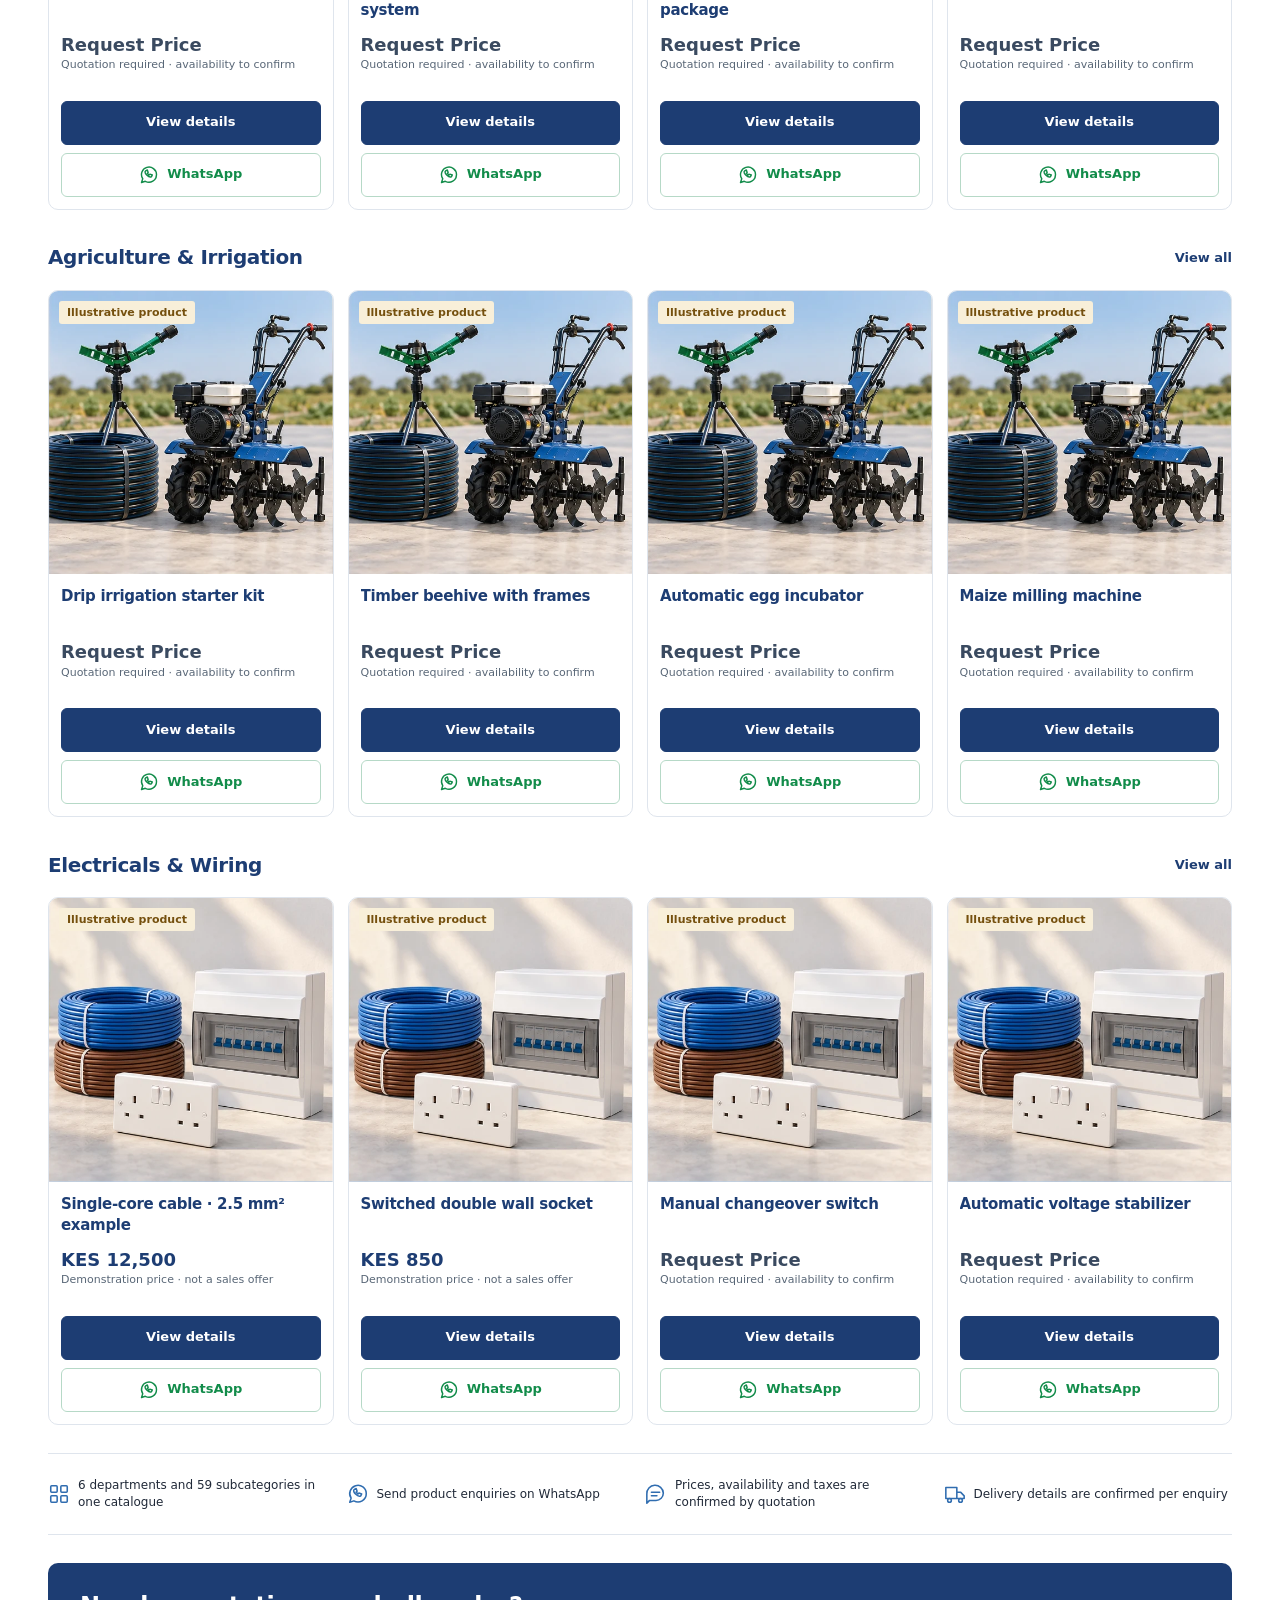
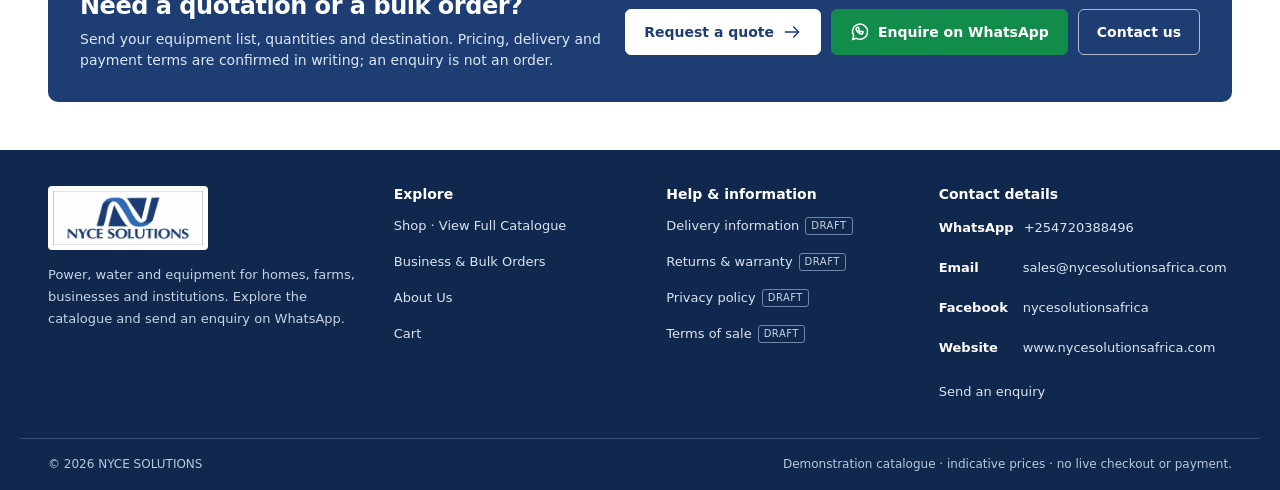
==== commit d00170a6: "add all files" ====
--- a/index.html
+++ b/index.html
@@ -64,8 +64,6 @@
     </nav>
     <nav class="footer-col" aria-labelledby="footer-help">
       <h3 id="footer-help">Help &amp; information</h3>
-      <div id="footer-business-help"></div>
-      <p class="footer-subheading">Policies</p>
       <a href="#/policy/delivery" data-policy-link>Delivery information</a>
       <a href="#/policy/returns" data-policy-link>Returns &amp; warranty</a>
       <a href="#/policy/privacy" data-policy-link>Privacy policy</a>
--- a/assets/css/styles.css
+++ b/assets/css/styles.css
@@ -170,12 +170,6 @@
 .footer-contact li { display: flex; flex-wrap: wrap; align-items: center; gap: 0 10px; padding: 2px 0; line-height: 1.6; }
 .footer-contact-label { min-width: 74px; color: #fff; font-weight: 600; }
 .footer-contact a { display: inline-flex; min-height: 44px; }
-.footer-help-list { list-style: none; margin: 0; padding: 0; }
-.footer-help-list li { padding: 7px 0; border-bottom: 1px solid #365078; font-size: 12px; line-height: 1.5; }
-.footer-help-list a { display: flex; flex-direction: column; align-items: flex-start; min-height: 0; text-decoration: none; }
-.footer-help-list strong, .footer-help-list li > strong { color: #fff; font-size: 12px; }
-.footer-help-list span { color: #c7d3e6; }
-.footer-subheading { margin: 12px 0 2px; color: #fff !important; font-weight: 700; }
 .link-note { font-size: 10px; line-height: 16px; letter-spacing: .05em; text-transform: uppercase; padding: 0 5px; border: 1px solid #6f87ad; border-radius: 3px; color: #c7d3e6; }
 .footer-bottom { padding-block: 16px; border-top: 1px solid #365078; display: flex; gap: 10px 20px; justify-content: space-between; flex-wrap: wrap; font-size: 12px; color: #b9c7dd; }
 
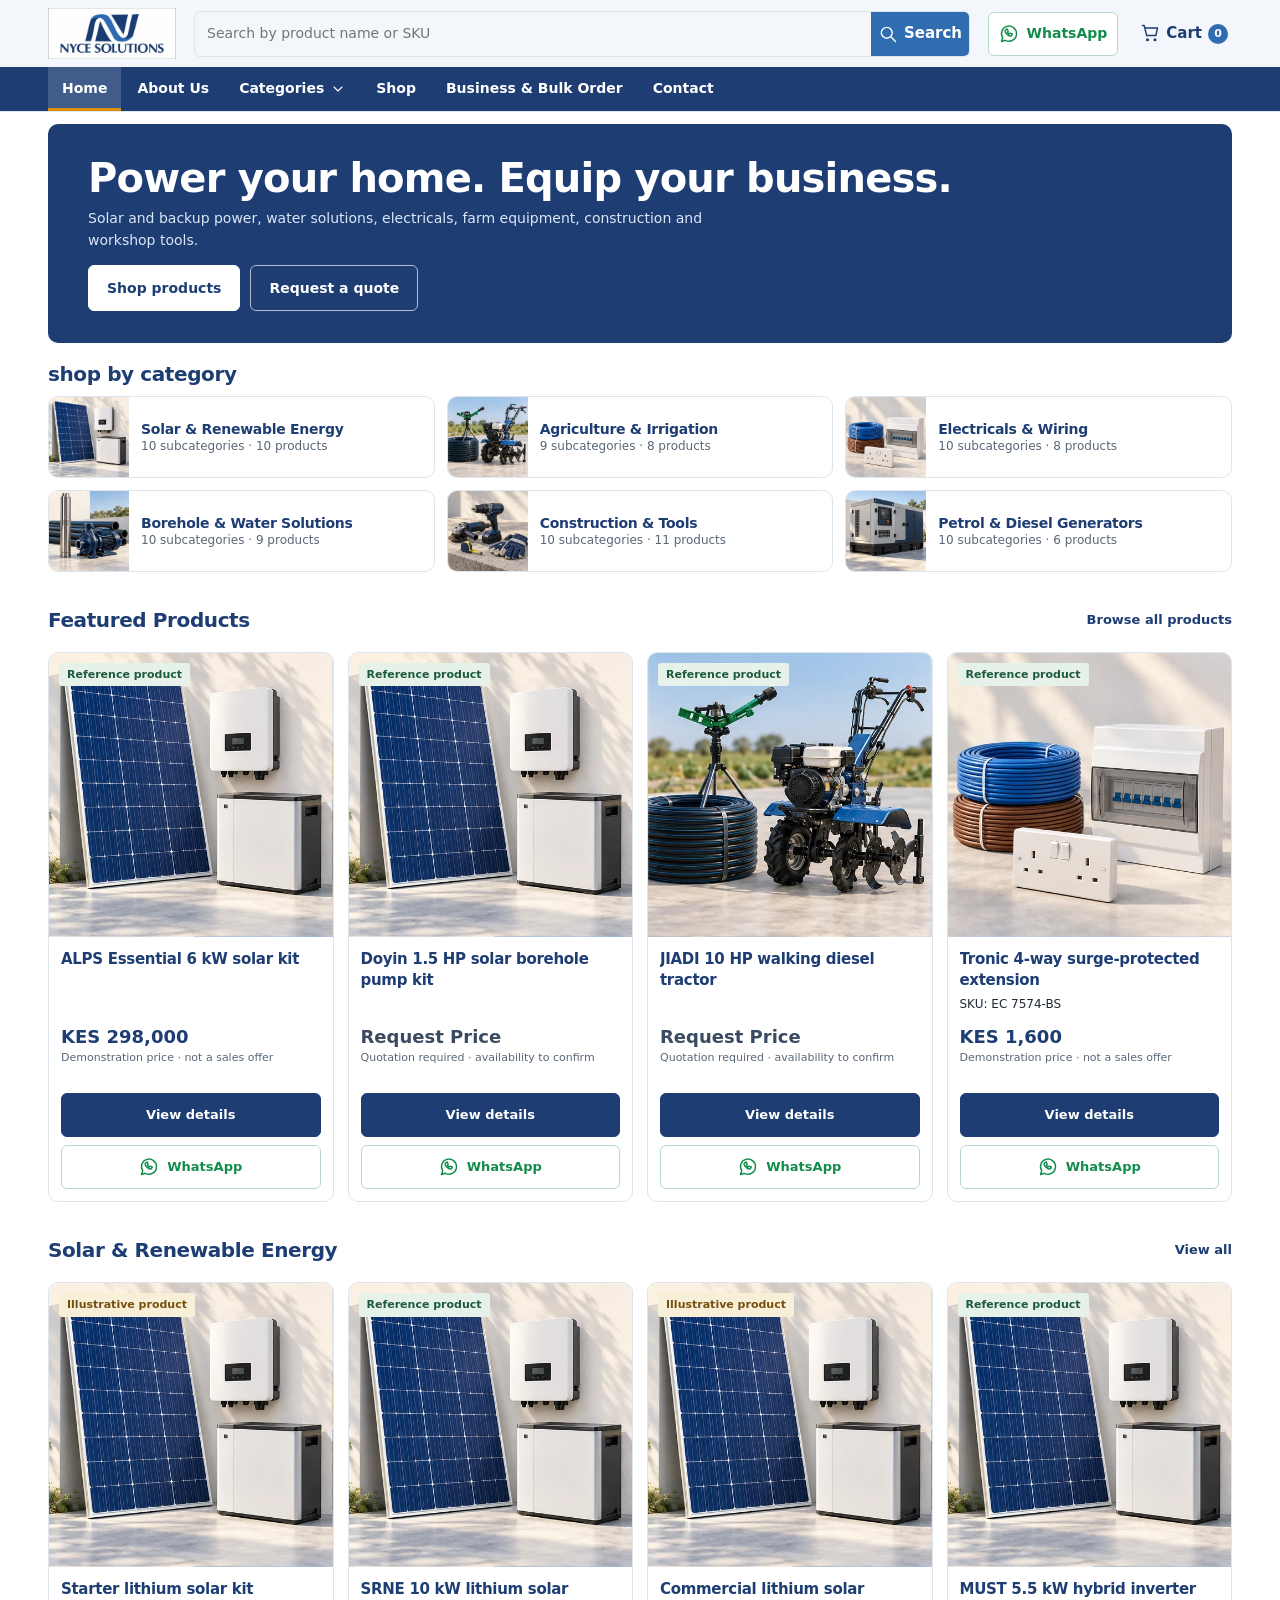
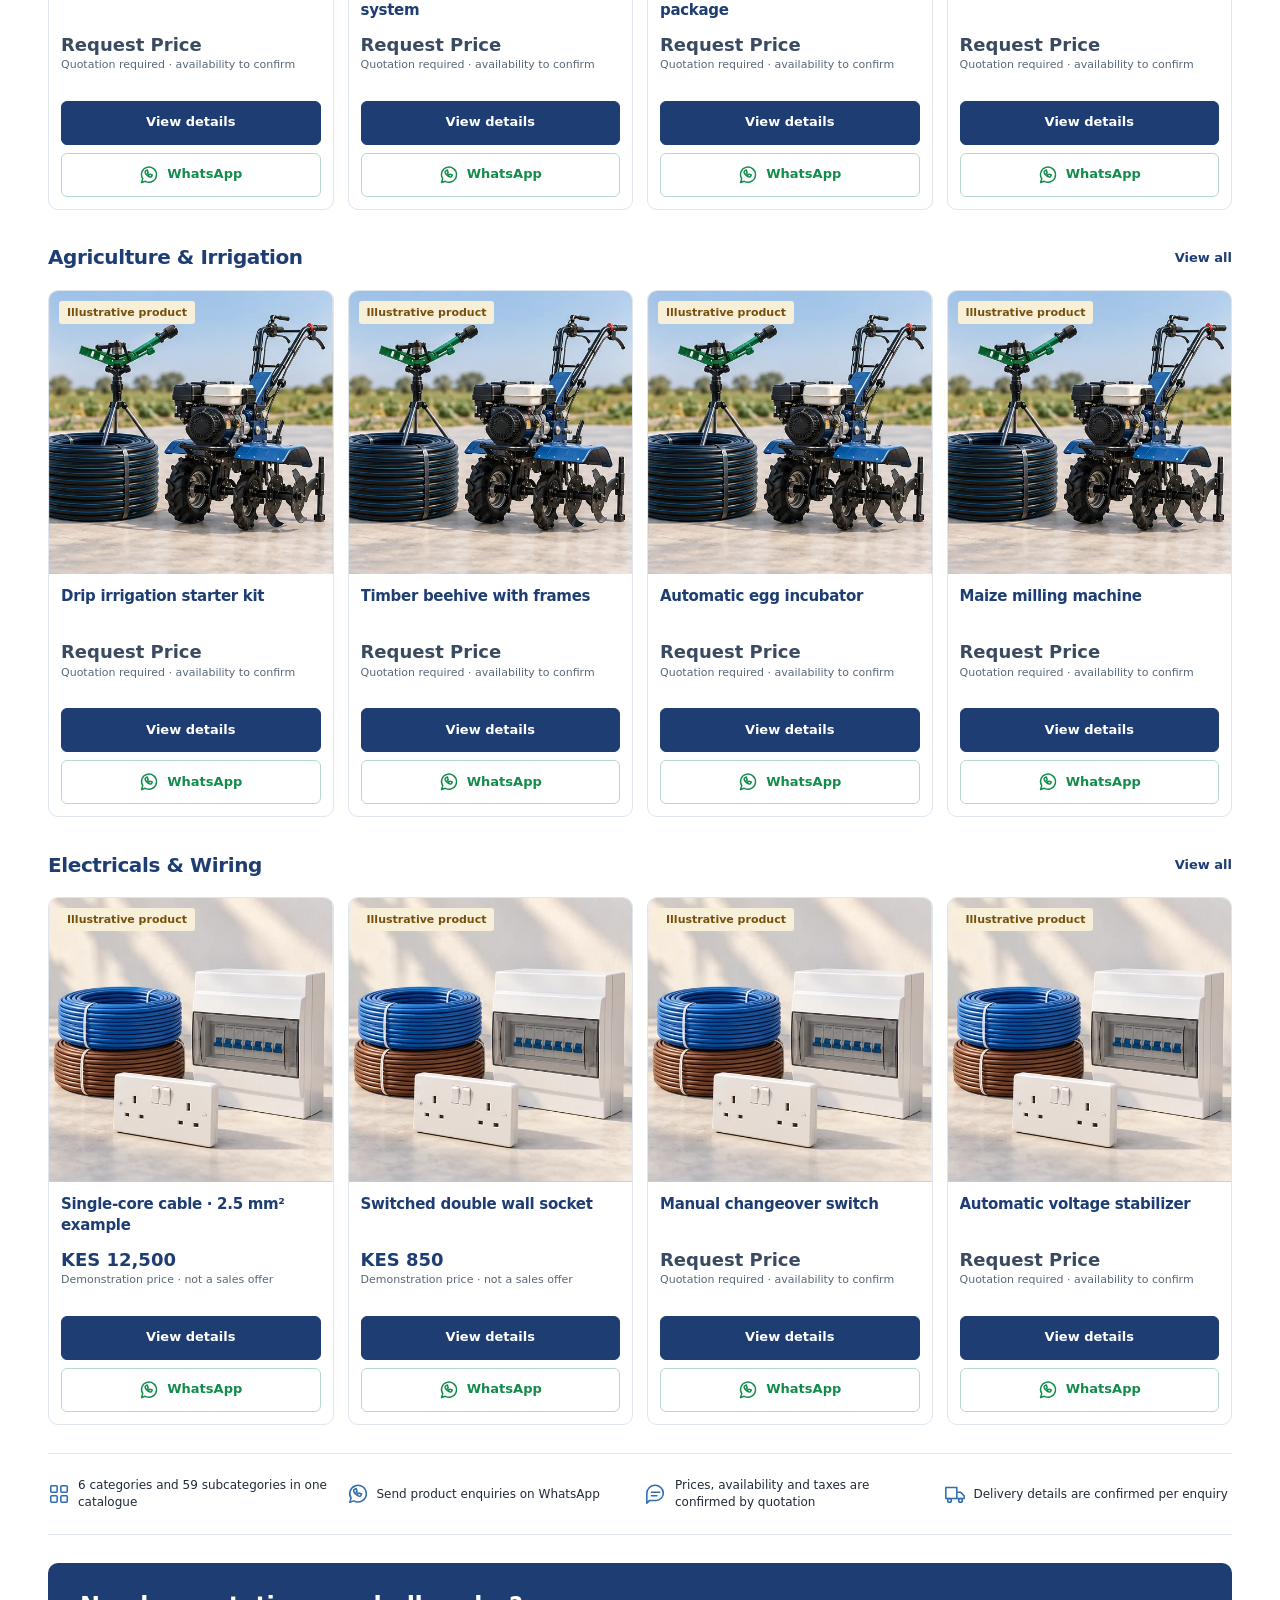
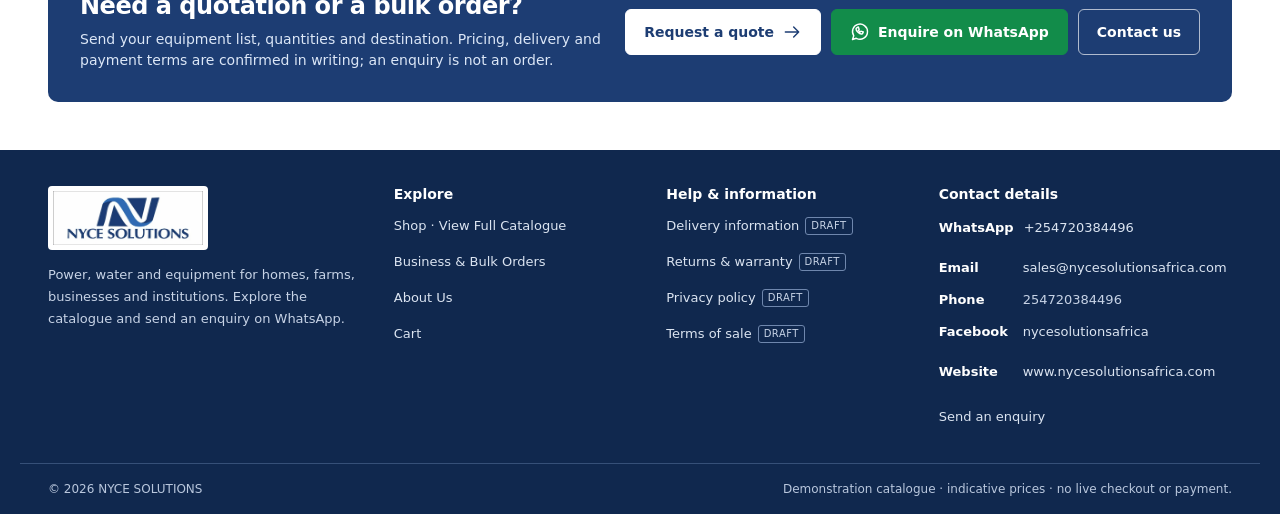
==== commit de229444: "add all files" ====
--- a/index.html
+++ b/index.html
@@ -32,8 +32,8 @@
         <a href="#/" data-nav="home">Home</a>
         <a href="#/about" data-nav="about">About Us</a>
         <div class="nav-menu" id="nav-menu">
-          <button type="button" class="nav-menu-toggle" id="categories-toggle" data-nav="categories" aria-expanded="false" aria-controls="department-menu">Categories <span data-icon="chevron"></span></button>
-          <div class="department-menu" id="department-menu" hidden></div>
+          <button type="button" class="nav-menu-toggle" id="categories-toggle" data-nav="categories" aria-expanded="false" aria-controls="category-menu">Categories <span data-icon="chevron"></span></button>
+          <div class="category-menu" id="category-menu" hidden></div>
         </div>
         <a href="#/shop" data-nav="shop">Shop</a>
         <a href="#/business" data-nav="business">Business &amp; Bulk Order</a>
--- a/assets/css/styles.css
+++ b/assets/css/styles.css
@@ -111,17 +111,17 @@
 .navigation > a:focus-visible, .nav-menu-toggle:focus-visible { outline-offset: -3px; }
 .nav-menu-toggle .icon { width: 16px; height: 16px; transition: transform .15s ease; }
 .nav-menu-toggle[aria-expanded="true"] .icon { transform: rotate(180deg); }
-.department-menu { position: absolute; top: 100%; left: 0; right: 0; z-index: 5; background: #fff; border: 1px solid var(--line); border-top: 0; border-radius: 0 0 var(--radius) var(--radius); box-shadow: var(--shadow); padding: 14px 20px 20px; overflow-y: auto; overscroll-behavior: contain; }
-.department-menu[hidden] { display: none; }
-.department-menu-head { margin-bottom: 12px; padding-bottom: 8px; border-bottom: 1px solid var(--line); }
+.category-menu { position: absolute; top: 100%; left: 0; right: 0; z-index: 5; background: #fff; border: 1px solid var(--line); border-top: 0; border-radius: 0 0 var(--radius) var(--radius); box-shadow: var(--shadow); padding: 14px 20px 20px; overflow-y: auto; overscroll-behavior: contain; }
+.category-menu[hidden] { display: none; }
+.category-menu-head { margin-bottom: 12px; padding-bottom: 8px; border-bottom: 1px solid var(--line); }
 .menu-all { display: inline-flex; align-items: center; gap: 6px; min-height: 36px; font-weight: 700; }
-.department-columns { display: grid; grid-template-columns: repeat(3, minmax(0, 1fr)); gap: 18px 24px; }
-.department-group ul { list-style: none; margin: 0; padding: 0; }
-.department-title { display: block; padding: 6px 8px; margin-bottom: 4px; border-bottom: 2px solid var(--line); color: var(--navy); font-weight: 700; line-height: 1.3; }
-.department-group li a, .drawer-accordion li a { display: flex; align-items: center; min-height: 34px; padding: 4px 8px; border-radius: var(--radius-sm); color: var(--ink); font-size: 13px; line-height: 1.3; }
-.department-group li a:hover, .department-title:hover { background: var(--light); text-decoration: none; }
-.department-menu a[aria-current="page"] { background: var(--light); color: var(--navy); font-weight: 700; box-shadow: inset 3px 0 0 var(--blue); }
-@media (pointer: coarse) { .department-group li a { min-height: 44px; } }
+.category-columns { display: grid; grid-template-columns: repeat(3, minmax(0, 1fr)); gap: 18px 24px; }
+.category-group ul { list-style: none; margin: 0; padding: 0; }
+.category-title { display: block; padding: 6px 8px; margin-bottom: 4px; border-bottom: 2px solid var(--line); color: var(--navy); font-weight: 700; line-height: 1.3; }
+.category-group li a, .drawer-accordion li a { display: flex; align-items: center; min-height: 34px; padding: 4px 8px; border-radius: var(--radius-sm); color: var(--ink); font-size: 13px; line-height: 1.3; }
+.category-group li a:hover, .category-title:hover { background: var(--light); text-decoration: none; }
+.category-menu a[aria-current="page"] { background: var(--light); color: var(--navy); font-weight: 700; box-shadow: inset 3px 0 0 var(--blue); }
+@media (pointer: coarse) { .category-group li a { min-height: 44px; } }
 
 /* Mobile / tablet drawer (native dialog: focus trap, Escape and focus return come from the browser) */
 dialog.nav-drawer { margin: 0; padding: 0; inset: 0 auto 0 0; width: min(88vw, 360px); height: 100%; max-height: 100%; border-radius: 0 var(--radius) var(--radius) 0; overflow: hidden; background: #fff; }
@@ -228,14 +228,14 @@
 .home-hero-actions .btn { padding-inline: 10px; font-size: 13px; flex: 1 1 0; }
 .btn.outline-light { background: transparent; color: #fff; border-color: rgba(255, 255, 255, .65); }
 .btn.outline-light:hover { background: rgba(255, 255, 255, .14); }
-.home-departments { padding-top: 20px; }
-.home-departments .department-grid { grid-template-columns: repeat(2, minmax(0, 1fr)); gap: 8px; }
-.home-departments .department-card { flex-direction: row; align-items: center; min-width: 0; }
-.home-departments .department-card .photo { width: 52px; aspect-ratio: 1; flex-shrink: 0; align-self: stretch; height: auto; }
-.home-departments .department-caption { padding: 6px 8px; min-width: 0; }
-.home-departments .department-caption h3 { font-size: 13px; line-height: 1.25; margin: 0; }
-.home-departments .department-caption div > span { display: none; font-size: 11px; line-height: 1.35; }
-.home-departments .round-arrow { display: none; }
+.home-categories { padding-top: 20px; }
+.home-categories .category-grid { grid-template-columns: repeat(2, minmax(0, 1fr)); gap: 8px; }
+.home-categories .category-card { flex-direction: row; align-items: center; min-width: 0; }
+.home-categories .category-card .photo { width: 52px; aspect-ratio: 1; flex-shrink: 0; align-self: stretch; height: auto; }
+.home-categories .category-caption { padding: 6px 8px; min-width: 0; }
+.home-categories .category-caption h3 { font-size: 13px; line-height: 1.25; margin: 0; }
+.home-categories .category-caption div > span { display: none; font-size: 11px; line-height: 1.35; }
+.home-categories .round-arrow { display: none; }
 .home-product-section { padding-top: 26px; }
 .home-section-head { display: flex; justify-content: space-between; align-items: center; gap: 8px; margin-bottom: 10px; }
 .home-section-head h2 { margin: 0; font-size: 20px; }
@@ -253,16 +253,16 @@
 .confidence strong { display: block; color: var(--navy); font-size: 14px; }
 .confidence span { font-size: 12px; color: var(--muted); }
 
-/* ---------- Department cards ---------- */
-.department-grid { display: grid; grid-template-columns: 1fr; gap: 14px; }
-.department-card { border: 1px solid var(--line); border-radius: var(--radius); overflow: hidden; background: #fff; display: flex; flex-direction: column; }
-.department-card:hover { box-shadow: var(--shadow); text-decoration: none; }
-.department-card .photo { aspect-ratio: 1.75; }
-.department-caption { padding: 14px 16px; display: flex; justify-content: space-between; align-items: center; gap: 10px; flex: 1; }
-.department-caption h3 { font-size: 16px; margin: 0 0 3px; }
-.department-caption span { font-size: 12px; color: var(--muted); }
+/* ---------- category cards ---------- */
+.category-grid { display: grid; grid-template-columns: 1fr; gap: 14px; }
+.category-card { border: 1px solid var(--line); border-radius: var(--radius); overflow: hidden; background: #fff; display: flex; flex-direction: column; }
+.category-card:hover { box-shadow: var(--shadow); text-decoration: none; }
+.category-card .photo { aspect-ratio: 1.75; }
+.category-caption { padding: 14px 16px; display: flex; justify-content: space-between; align-items: center; gap: 10px; flex: 1; }
+.category-caption h3 { font-size: 16px; margin: 0 0 3px; }
+.category-caption span { font-size: 12px; color: var(--muted); }
 .round-arrow { width: 32px; height: 32px; border: 1px solid var(--line); border-radius: 50%; display: grid; place-items: center; flex-shrink: 0; color: var(--navy); }
-.department-card:hover .round-arrow { background: var(--navy); color: #fff; border-color: var(--navy); }
+.category-card:hover .round-arrow { background: var(--navy); color: #fff; border-color: var(--navy); }
 
 /* ---------- Product cards ---------- */
 .product-grid { display: grid; grid-template-columns: 1fr; gap: 14px; }
@@ -463,7 +463,7 @@
 
 /* ---------- Breakpoints ---------- */
 @media (min-width: 420px) {
-  .department-grid { grid-template-columns: repeat(2, minmax(0, 1fr)); }
+  .category-grid { grid-template-columns: repeat(2, minmax(0, 1fr)); }
   .header-whatsapp-label { display: inline; }
 }
 @media (min-width: 600px) {
@@ -490,11 +490,11 @@
   .home-trust-strip { grid-template-columns: repeat(4, minmax(0, 1fr)); }
   .home-hero { padding: 26px 28px; }
   .home-hero-actions .btn { flex: 0 0 auto; padding-inline: 18px; font-size: 14px; }
-  .home-departments .department-grid { grid-template-columns: repeat(3, minmax(0, 1fr)); gap: 12px; }
-  .home-departments .department-card .photo { width: 72px; }
-  .home-departments .department-caption { padding: 8px 12px; }
-  .home-departments .department-caption h3 { font-size: 14px; }
-  .home-departments .department-caption div > span { display: block; }
+  .home-categories .category-grid { grid-template-columns: repeat(3, minmax(0, 1fr)); gap: 12px; }
+  .home-categories .category-card .photo { width: 72px; }
+  .home-categories .category-caption { padding: 8px 12px; }
+  .home-categories .category-caption h3 { font-size: 14px; }
+  .home-categories .category-caption div > span { display: block; }
   .band.home-cta-band { flex-direction: column; align-items: flex-start; }
 }
 @media (min-width: 720px) {
@@ -503,7 +503,7 @@
 }
 @media (min-width: 800px) {
   .wrap { padding-inline: 28px; }
-  .department-grid { grid-template-columns: repeat(3, minmax(0, 1fr)); gap: 18px; }
+  .category-grid { grid-template-columns: repeat(3, minmax(0, 1fr)); gap: 18px; }
   .application-grid { grid-template-columns: repeat(3, 1fr); }
   .footer-grid { grid-template-columns: 1.3fr 1fr 1fr 1.2fr; gap: 28px; }
   .footer-brand { grid-column: auto; }
@@ -522,8 +522,8 @@
   .product-detail { gap: 44px; }
   .hero { min-height: 420px; }
   .hero-copy { padding: 44px 40px; }
-  .home-departments .department-card .photo { width: 80px; }
-  .home-departments .department-caption div > span { font-size: 12px; }
+  .home-categories .category-card .photo { width: 80px; }
+  .home-categories .category-caption div > span { font-size: 12px; }
   .home-hero { padding: 32px 40px; }
   .band.home-cta-band { flex-direction: row; align-items: center; }
   .band.home-cta-band .band-actions { flex-wrap: nowrap; flex-shrink: 0; }
@@ -534,7 +534,7 @@
   .header-nav { display: block; }
 }
 @media (min-width: 1280px) {
-  .department-columns { grid-template-columns: repeat(6, minmax(0, 1fr)); }
+  .category-columns { grid-template-columns: repeat(6, minmax(0, 1fr)); }
 }
 @media (min-width: 1500px) { .wrap { max-width: 1300px; } }
 
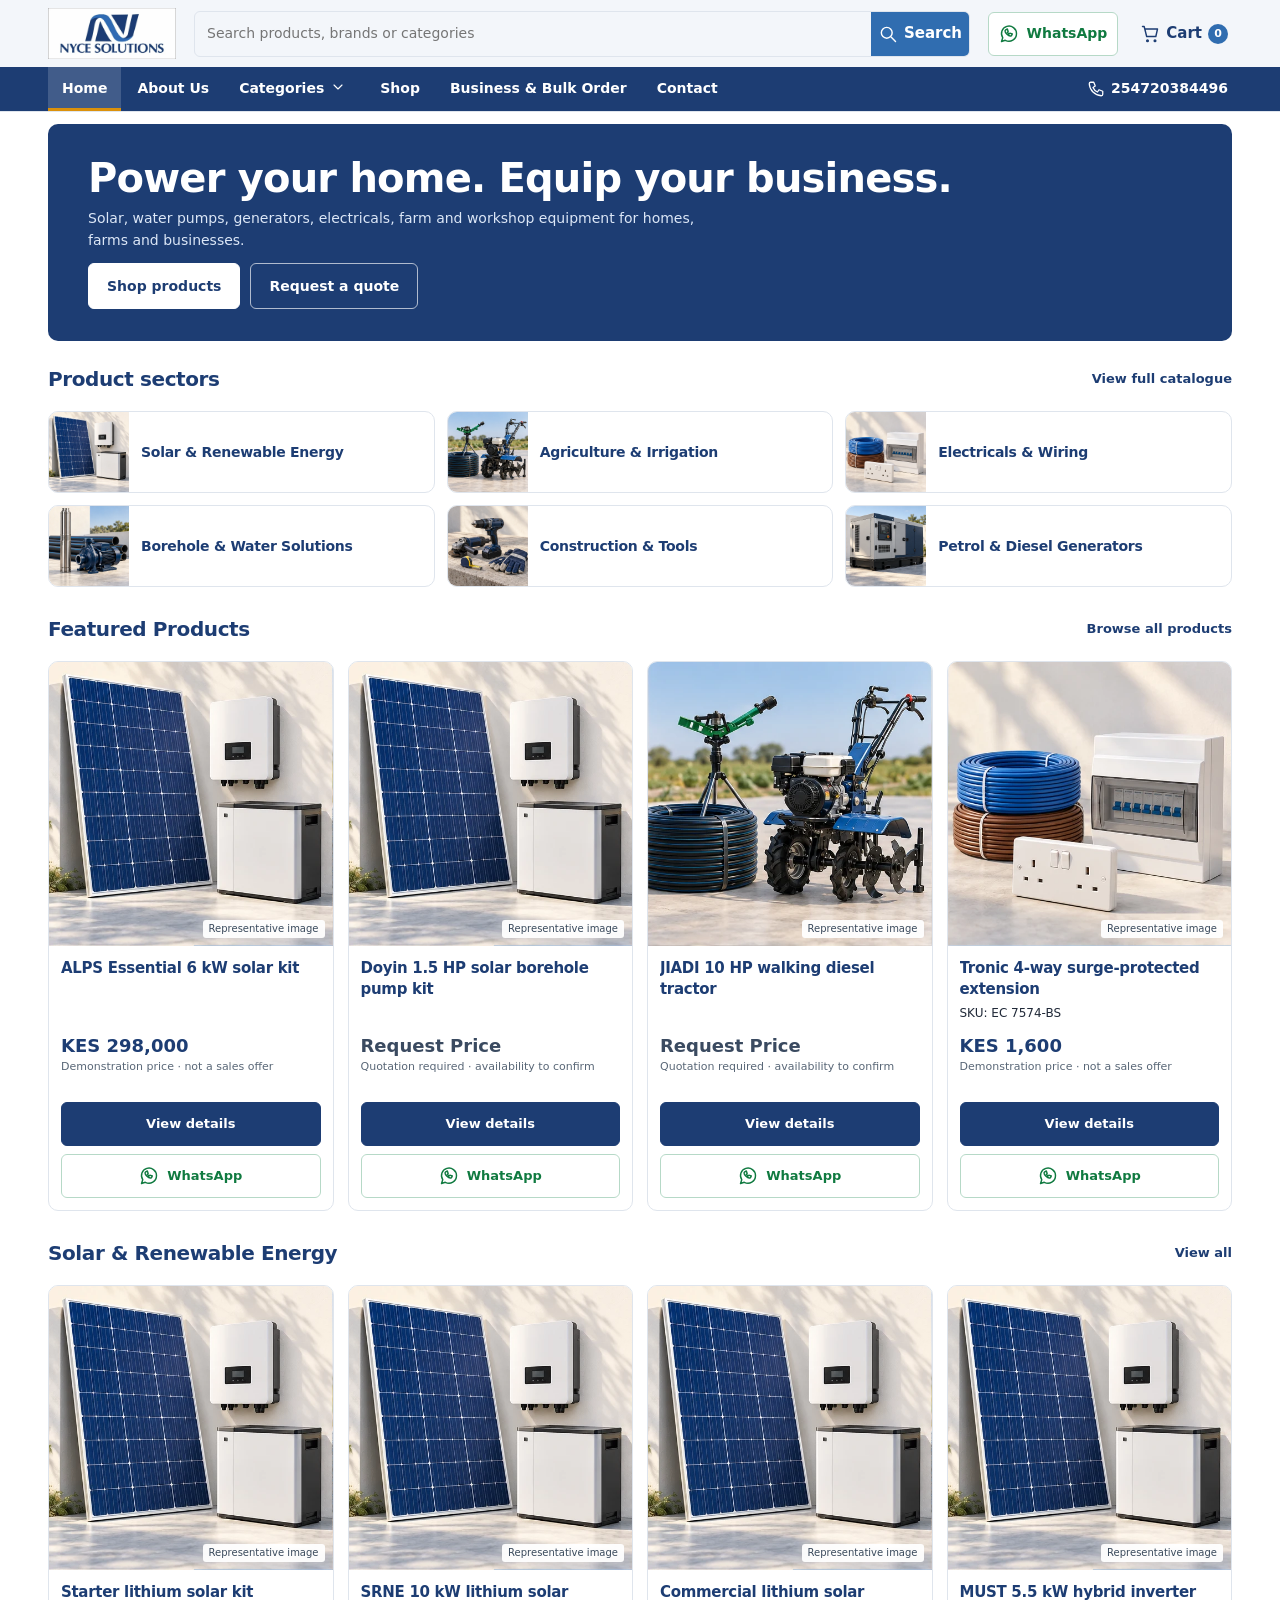
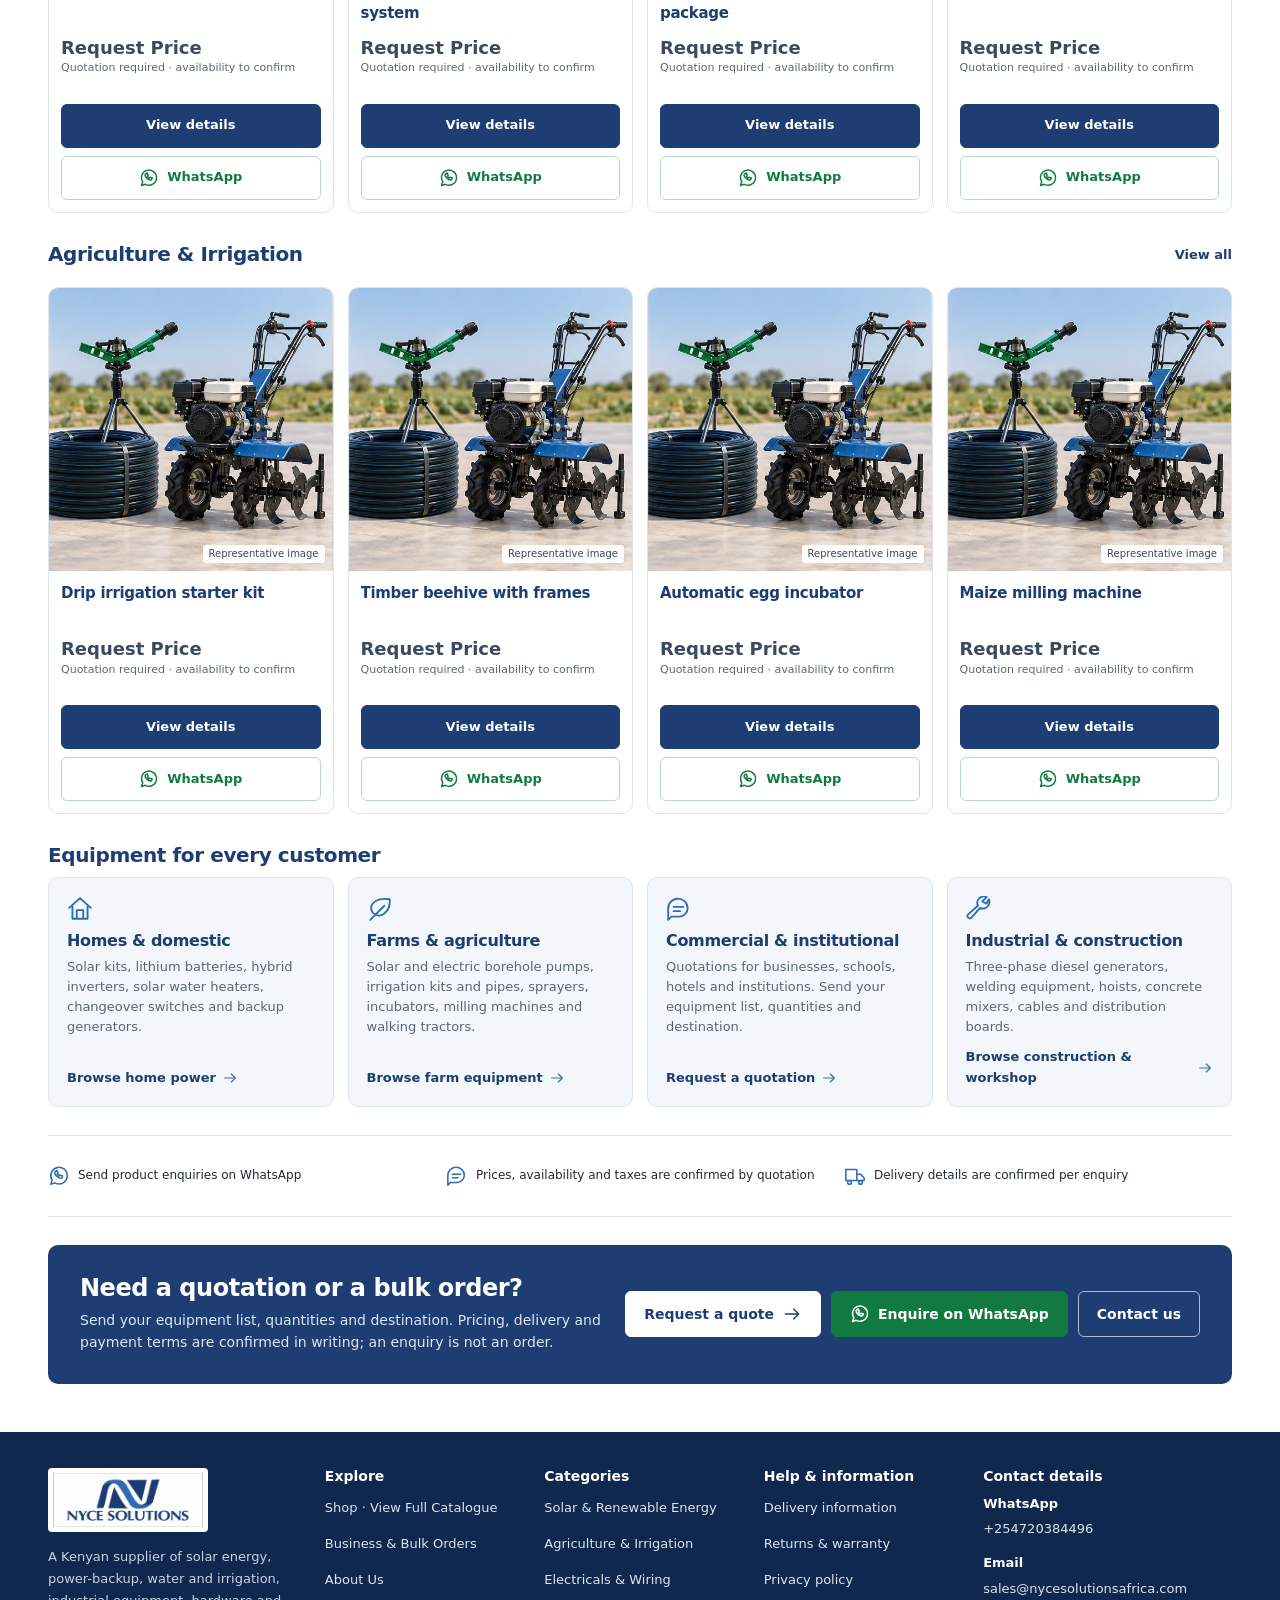
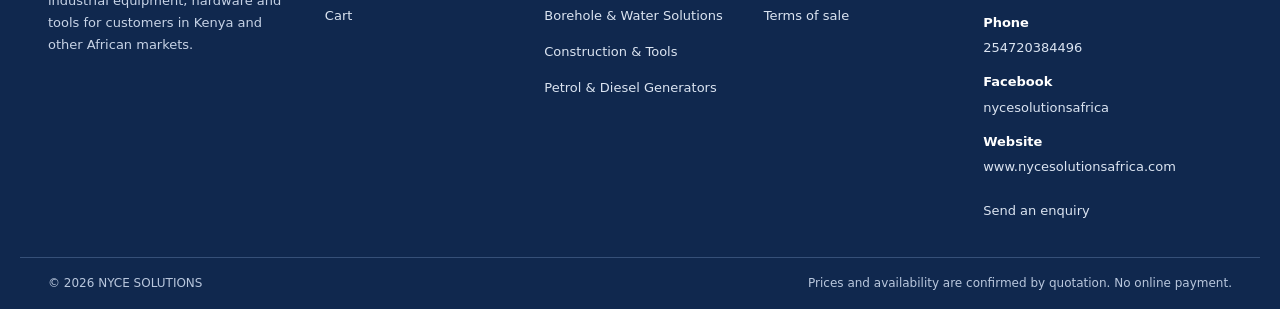
==== commit 0623d23c: "add all files" ====
--- a/index.html
+++ b/index.html
@@ -3,8 +3,8 @@
 <head>
 <meta charset="utf-8">
 <meta name="viewport" content="width=device-width, initial-scale=1">
-<meta name="description" content="NYCE SOLUTIONS equipment catalogue — solar and backup power, borehole and water solutions, electricals, agricultural equipment, construction and workshop tools. WhatsApp-first enquiries for Kenya and Africa.">
-<meta name="robots" content="noindex,nofollow">
+<meta name="description" content="NYCE SOLUTIONS is a Kenyan enterprise supplying solar energy, generators and backup systems, water and irrigation solutions, industrial and construction machinery, hardware and tools to customers in Kenya and other African markets.">
+<meta name="robots" content="noindex,follow">
 <meta name="theme-color" content="#1D3D73">
 <title>NYCE SOLUTIONS | Power your home. Equip your business.</title>
 <link rel="icon" href="assets/images/logo.webp" type="image/webp">
@@ -17,15 +17,16 @@
   <div class="header-main wrap">
     <button type="button" class="menu-button" id="menu-button" aria-label="Open menu" aria-haspopup="dialog" aria-controls="nav-drawer" aria-expanded="false"><span data-icon="menu"></span></button>
     <a href="#/" class="logo" aria-label="NYCE SOLUTIONS home"><img id="brand-logo" alt="NYCE SOLUTIONS" width="178" height="71"></a>
-    <!-- Search query signature: submit sends q=<URL-encoded term> to #/shop; app.js matches product name and internal reference SKU. -->
+    <!-- Search query signature: submit sends q=<URL-encoded term> to #/shop; app.js matches product name, SKU, brand and category/subcategory names. -->
     <form class="search-form" id="global-search" role="search">
-      <label class="sr-only" for="search-input">Search products by name or SKU</label>
-      <input type="search" id="search-input" placeholder="Search by product name or SKU" autocomplete="off">
+      <label class="sr-only" for="search-input">Search products by name, brand, SKU or category</label>
+      <input type="search" id="search-input" placeholder="Search products, brands or categories" autocomplete="off">
       <button type="submit" aria-label="Search products" id="search-button"></button>
     </form>
     <button type="button" class="btn wa header-whatsapp" data-general-wa aria-label="Start a WhatsApp enquiry"><span data-icon="wa"></span><span class="header-whatsapp-label">WhatsApp</span></button>
     <a class="cart-link" href="#/cart" data-nav="cart" aria-label="Cart, 0 items"><span data-icon="cart"></span><span class="cart-label">Cart</span><span class="cart-number" id="cart-count">0</span></a>
   </div>
+  <nav class="category-strip" id="category-strip" aria-label="Product categories"></nav>
   <div class="header-nav">
     <div class="nav-wrap wrap">
       <nav class="navigation" id="primary-nav" aria-label="Main navigation">
@@ -39,6 +40,7 @@
         <a href="#/business" data-nav="business">Business &amp; Bulk Order</a>
         <a href="#/contact" data-nav="contact">Contact</a>
       </nav>
+      <a class="nav-phone" id="nav-phone" hidden></a>
     </div>
   </div>
 </header>
@@ -53,7 +55,7 @@
   <div class="footer-grid wrap">
     <div class="footer-brand">
       <a href="#/" aria-label="NYCE SOLUTIONS home"><img id="footer-logo" class="footer-logo" alt="NYCE SOLUTIONS" width="160" height="64"></a>
-      <p>Power, water and equipment for homes, farms, businesses and institutions. Explore the catalogue and send an enquiry on WhatsApp.</p>
+      <p>A Kenyan supplier of solar energy, power-backup, water and irrigation, industrial equipment, hardware and tools for customers in Kenya and other African markets.</p>
     </div>
     <nav class="footer-col" aria-labelledby="footer-explore">
       <h3 id="footer-explore">Explore</h3>
@@ -61,6 +63,10 @@
       <a href="#/business">Business &amp; Bulk Orders</a>
       <a href="#/about">About Us</a>
       <a href="#/cart">Cart</a>
+    </nav>
+    <nav class="footer-col" aria-labelledby="footer-categories">
+      <h3 id="footer-categories">Categories</h3>
+      <div id="footer-category-links"></div>
     </nav>
     <nav class="footer-col" aria-labelledby="footer-help">
       <h3 id="footer-help">Help &amp; information</h3>
@@ -86,8 +92,8 @@
 <script id="asset-map">
 window.NYCE_ASSETS = { logo: "assets/images/logo.webp", equipment: "assets/images/equipment.webp", placeholder: "assets/images/placeholder.svg" };
 </script>
-<script src="assets/js/config.js"></script>
-<script src="assets/js/catalogue.js"></script>
-<script src="assets/js/app.js"></script>
+<script defer src="assets/js/config.js"></script>
+<script defer src="assets/js/catalogue.js"></script>
+<script defer src="assets/js/app.js"></script>
 </body>
 </html>
--- a/assets/css/styles.css
+++ b/assets/css/styles.css
@@ -9,9 +9,10 @@
   --muted: #596777;
   --line: #dfe5ed;
   --light: #F3F6FA;
-  --green: #128C4A;
+  --green: #107A40;
   --green-soft: #e9f6ee;
   --amber: #db910b;
+  --focus: #a66a00;
   --danger: #8a3232;
   --radius: 10px;
   --radius-sm: 6px;
@@ -32,6 +33,7 @@
 button:disabled { cursor: not-allowed; opacity: .5; }
 a { color: var(--navy); text-decoration: none; }
 a:hover { text-decoration: underline; }
+.cat-name a { text-decoration: underline; text-underline-offset: 2px; }
 img { max-width: 100%; display: block; }
 svg { display: inline-block; flex-shrink: 0; }
 h1, h2, h3, h4 { line-height: 1.15; color: var(--navy); margin: 0 0 12px; font-weight: 700; letter-spacing: -.02em; }
@@ -41,7 +43,11 @@
 p { margin: 0 0 14px; }
 ul, ol { margin: 0 0 14px; padding-left: 20px; }
 table { border-collapse: collapse; }
-:focus-visible { outline: 3px solid var(--amber); outline-offset: 3px; border-radius: 2px; }
+:focus-visible { outline: 3px solid var(--focus); outline-offset: 3px; border-radius: 2px; }
+/* main receives focus only from script after route changes, to move screen readers to the new content */
+main[tabindex="-1"]:focus { outline: none; }
+main:empty { min-height: 100vh; }
+[data-icon] { display: inline-flex; width: 20px; height: 20px; flex-shrink: 0; }
 .sr-only { position: absolute; width: 1px; height: 1px; overflow: hidden; clip: rect(0 0 0 0); white-space: nowrap; }
 .wrap { max-width: var(--wrap); margin-inline: auto; padding-inline: 16px; }
 .muted { color: var(--muted); }
@@ -98,12 +104,28 @@
 .header-whatsapp-label { display: none; }
 .cart-link { grid-area: cart; display: inline-flex; gap: 6px; align-items: center; justify-content: center; font-weight: 600; min-width: 44px; min-height: 44px; padding: 0 4px; position: relative; border-radius: var(--radius-sm); }
 .cart-link.active { background: #e3eaf4; }
+.cart-link:hover { background: #e3eaf4; text-decoration: none; }
 .cart-link .cart-label { display: none; }
 .cart-number { font-size: 11px; color: #fff; background: var(--blue); border-radius: 999px; display: inline-grid; place-items: center; min-width: 20px; height: 20px; padding: 0 5px; font-weight: 700; }
 
+/* Category strip: one-tap category access below 1050px, where the desktop menu bar is hidden */
+.category-strip { border-top: 1px solid var(--line); background: #fff; }
+.category-strip-scroll { position: relative; display: flex; gap: 8px; max-width: var(--wrap); margin-inline: auto; padding: 8px 16px; overflow-x: auto; scroll-snap-type: x proximity; scrollbar-width: none; }
+.category-strip-scroll::-webkit-scrollbar { display: none; }
+.category-strip a { flex: 0 0 auto; display: inline-flex; align-items: center; min-height: 36px; padding: 6px 14px; border: 1px solid #bccadd; border-radius: 999px; background: #fff; color: var(--navy); font-size: 13px; font-weight: 600; white-space: nowrap; scroll-snap-align: start; }
+.category-strip a:hover { background: var(--light); border-color: var(--blue); text-decoration: none; }
+.category-strip a:focus-visible { outline-offset: -3px; }
+.category-strip a[aria-current="page"] { background: var(--navy); border-color: var(--navy); color: #fff; }
+@media (pointer: coarse) { .category-strip a { min-height: 44px; } }
+
 /* Desktop navigation bar (shown from 1050px; below that the drawer is used) */
 .header-nav { display: none; background: var(--navy); }
-.nav-wrap { position: relative; }
+.nav-wrap { position: relative; display: flex; align-items: stretch; justify-content: space-between; gap: 12px; }
+.nav-phone { display: inline-flex; align-items: center; gap: 6px; min-height: 44px; padding: 8px 4px 8px 14px; color: #fff; font-size: 14px; font-weight: 600; white-space: nowrap; }
+.nav-phone[hidden] { display: none; }
+.nav-phone .icon { width: 18px; height: 18px; }
+.nav-phone:hover { color: #fff; text-decoration: underline; }
+.nav-phone:focus-visible { outline-offset: -3px; }
 .navigation { display: flex; align-items: stretch; gap: 2px; min-width: 0; }
 .navigation > a, .nav-menu-toggle { display: inline-flex; align-items: center; gap: 6px; min-height: 44px; padding: 8px 14px; color: #fff; font-size: 14px; font-weight: 600; white-space: nowrap; }
 .navigation > a:hover, .nav-menu-toggle:hover { background: rgba(255, 255, 255, .12); text-decoration: none; }
@@ -167,7 +189,7 @@
 .footer-brand > a { display: inline-flex; min-height: 0; }
 .footer-contact { list-style: none; margin: 0 0 6px; padding: 0; font-size: 13px; color: #c7d3e6; }
 .footer-contact[hidden] { display: none; }
-.footer-contact li { display: flex; flex-wrap: wrap; align-items: center; gap: 0 10px; padding: 2px 0; line-height: 1.6; }
+.footer-contact li { display: flex; flex-direction: column; align-items: flex-start; padding: 4px 0; line-height: 1.5; }
 .footer-contact-label { min-width: 74px; color: #fff; font-weight: 600; }
 .footer-contact a { display: inline-flex; min-height: 44px; }
 .link-note { font-size: 10px; line-height: 16px; letter-spacing: .05em; text-transform: uppercase; padding: 0 5px; border: 1px solid #6f87ad; border-radius: 3px; color: #c7d3e6; }
@@ -180,6 +202,7 @@
 .page-intro { margin: 0 0 22px; }
 .page-intro h1 { margin-bottom: 8px; }
 .page-intro p { max-width: 760px; color: var(--muted); margin-bottom: 0; }
+.page-intro p a { text-decoration: underline; }
 .notice { padding: 12px 14px; background: #edf3fb; border-left: 3px solid var(--blue); color: #354963; font-size: 13px; border-radius: 0 var(--radius-sm) var(--radius-sm) 0; margin: 16px 0; }
 .notice.warn { background: #faf6ea; border-color: #b38a31; color: #655224; }
 .notice.ok { background: var(--green-soft); border-color: var(--green); color: #19583b; }
@@ -223,12 +246,12 @@
 /* ---------- Catalog-first homepage ---------- */
 .home-hero { margin-top: 12px; padding: 18px 16px; border-radius: var(--radius); background: var(--navy); color: #fff; }
 .home-hero h1 { color: #fff; font-size: clamp(26px, 5vw, 40px); line-height: 1.1; margin-bottom: 8px; max-width: 1000px; }
-.home-hero p { color: #dce7f7; font-size: 14px; line-height: 1.55; max-width: 640px; margin-bottom: 14px; }
+.home-hero p { color: #dce7f7; font-size: 14px; line-height: 1.55; max-width: 640px; margin-bottom: 12px; }
 .home-hero-actions, .band-actions { display: flex; flex-wrap: wrap; gap: 10px; }
 .home-hero-actions .btn { padding-inline: 10px; font-size: 13px; flex: 1 1 0; }
 .btn.outline-light { background: transparent; color: #fff; border-color: rgba(255, 255, 255, .65); }
 .btn.outline-light:hover { background: rgba(255, 255, 255, .14); }
-.home-categories { padding-top: 20px; }
+.home-categories { padding-top: 16px; }
 .home-categories .category-grid { grid-template-columns: repeat(2, minmax(0, 1fr)); gap: 8px; }
 .home-categories .category-card { flex-direction: row; align-items: center; min-width: 0; }
 .home-categories .category-card .photo { width: 52px; aspect-ratio: 1; flex-shrink: 0; align-self: stretch; height: auto; }
@@ -236,7 +259,7 @@
 .home-categories .category-caption h3 { font-size: 13px; line-height: 1.25; margin: 0; }
 .home-categories .category-caption div > span { display: none; font-size: 11px; line-height: 1.35; }
 .home-categories .round-arrow { display: none; }
-.home-product-section { padding-top: 26px; }
+.home-product-section { padding-top: 20px; }
 .home-section-head { display: flex; justify-content: space-between; align-items: center; gap: 8px; margin-bottom: 10px; }
 .home-section-head h2 { margin: 0; font-size: 20px; }
 .home-section-head > a { min-height: 44px; display: inline-flex; align-items: center; font-size: 13px; font-weight: 600; white-space: nowrap; }
@@ -246,6 +269,15 @@
 .home-trust-strip > div { display: flex; align-items: center; gap: 8px; min-height: 44px; font-size: 12px; line-height: 1.4; }
 .home-trust-strip .icon { width: 22px; height: 22px; color: var(--blue); }
 .home-cta-band { margin-top: 28px; }
+.home-segments { padding-top: 30px; }
+.home-segment-grid { gap: 12px; }
+.home-segment-grid .application { display: flex; flex-direction: column; padding: 18px; }
+.home-segment-grid .application h3 { font-size: 16px; margin-bottom: 6px; }
+.home-segment-grid .application p { flex: 1; margin-bottom: 10px; }
+.home-segment-grid .application .icon { margin-bottom: 10px; }
+.home-segment-grid .text-link { font-size: 13px; }
+.home-segment-grid .text-link .icon { width: 16px; height: 16px; margin: 0; }
+.home-segment-grid .application:hover .text-link { text-decoration: underline; }
 
 .confidence { display: grid; grid-template-columns: 1fr; gap: 12px; padding: 20px 0; border-bottom: 1px solid var(--line); }
 .confidence > div { display: flex; align-items: center; gap: 12px; font-size: 13px; line-height: 1.45; }
@@ -271,7 +303,6 @@
 .product-media { display: block; position: relative; }
 .product-media .photo { aspect-ratio: 1 / 1; }
 .product-media .photo img { object-fit: cover; }
-.record-tag { position: absolute; top: 10px; left: 10px; z-index: 2; }
 .product-content { padding: 14px; display: flex; flex-direction: column; flex: 1; gap: 4px; }
 .product-content h2, .product-content h3 { min-width: 0; font-size: 15px; line-height: 1.4; margin: 0; min-height: 2.8em; }
 .product-content h2 a, .product-content h3 a { display: -webkit-box; -webkit-box-orient: vertical; -webkit-line-clamp: 2; line-clamp: 2; overflow: hidden; overflow-wrap: anywhere; }
@@ -303,6 +334,14 @@
 .application h3 { font-size: 18px; }
 .application p { font-size: 13px; color: var(--muted); }
 .application .text-link { min-height: 0; }
+.about-customers { list-style: none; padding: 0; margin: 0 0 18px; display: grid; gap: 8px; }
+.about-customers li { padding-left: 14px; border-left: 3px solid var(--blue); font-size: 14px; }
+.sector-grid .application { display: flex; flex-direction: column; }
+.sector-grid .application p:not(.sector-links) { flex: 1; }
+.sector-links { margin: 0; font-size: 13px; color: var(--muted); }
+.sector-links a { font-weight: 600; }
+.company-facts { max-width: 760px; gap: 12px 24px; padding: 18px; background: var(--light); border: 1px solid var(--line); border-radius: var(--radius); }
+@media (min-width: 1050px) { .application-grid.sector-grid { grid-template-columns: repeat(5, minmax(0, 1fr)); } }
 .support-grid { display: grid; grid-template-columns: 1fr; gap: 14px; padding: 32px 0 8px; }
 .support-card { display: flex; align-items: flex-start; gap: 14px; padding: 20px; border: 1px solid var(--line); border-radius: var(--radius); }
 .support-card .icon { color: var(--blue); width: 26px; height: 26px; margin-top: 2px; }
@@ -312,6 +351,11 @@
 .about-grid .photo { border-radius: var(--radius); }
 .about-grid p { color: var(--muted); }
 .policy-card { max-width: 780px; padding: 24px; background: var(--light); border: 1px solid var(--line); border-radius: var(--radius); }
+.policy-card h2 { font-size: 18px; margin-top: 6px; }
+.policy-cta { max-width: 780px; }
+.band.policy-cta { flex-direction: column; align-items: flex-start; }
+.policy-reach { margin-top: 10px !important; font-size: 13px; }
+.policy-reach a { color: #fff; text-decoration: underline; }
 .two-col { display: grid; grid-template-columns: 1fr; gap: 28px; }
 .content-panel { border: 1px solid var(--line); padding: 20px; border-radius: var(--radius); background: #fff; }
 .content-panel h2 { font-size: 24px; }
@@ -323,6 +367,24 @@
 
 /* ---------- Catalogue (Shop) ---------- */
 .catalog-layout { display: grid; grid-template-columns: 1fr; gap: 18px; margin-top: 8px; }
+/* Category / subcategory browse links with published-product counts */
+.browse-nav { margin: -8px 0 12px; }
+.browse-nav ul, .related-categories ul { list-style: none; margin: 0; padding: 0; display: flex; gap: 8px; }
+/* position: relative keeps the absolutely positioned .sr-only count labels inside the scroller */
+.browse-nav ul { position: relative; overflow-x: auto; padding: 2px 0 6px; scrollbar-width: thin; }
+.browse-nav a, .related-categories a { display: inline-flex; align-items: center; gap: 8px; min-height: 40px; padding: 6px 8px 6px 14px; border: 1px solid #bccadd; border-radius: 999px; background: #fff; color: var(--navy); font-size: 13px; font-weight: 600; white-space: nowrap; }
+.browse-nav a:hover, .related-categories a:hover { background: var(--light); border-color: var(--blue); text-decoration: none; }
+.browse-nav a:focus-visible { outline-offset: -3px; }
+.browse-nav a[aria-current="page"] { background: var(--navy); border-color: var(--navy); color: #fff; }
+.nav-count { min-width: 24px; padding: 0 6px; border-radius: 999px; background: var(--light); color: var(--muted); font-size: 12px; line-height: 22px; text-align: center; }
+.browse-nav a[aria-current="page"] .nav-count { background: rgba(255, 255, 255, .2); color: #fff; }
+.related-categories { margin-top: 32px; padding-top: 20px; border-top: 1px solid var(--line); }
+.related-categories h2 { font-size: 20px; }
+.related-categories ul { flex-wrap: wrap; }
+@media (pointer: coarse) { .browse-nav a, .related-categories a { min-height: 44px; } }
+@media (min-width: 800px) { .browse-nav ul { flex-wrap: wrap; overflow: visible; } }
+/* Below 1050px the header category strip already lists the categories */
+@media (max-width: 1049px) { .browse-categories { display: none; } }
 .field label, .field legend { font-weight: 600; font-size: 13px; color: #3e4d60; padding: 0; margin-bottom: 6px; display: block; }
 .field { display: flex; flex-direction: column; gap: 6px; margin-bottom: 14px; min-width: 0; }
 .field select, .field input, .field textarea { border: 1px solid #bdc9d8; border-radius: var(--radius-sm); padding: 10px 11px; background: #fff; color: var(--ink); width: 100%; min-height: 44px; }
@@ -343,6 +405,11 @@
 .view-toggle button[aria-pressed="true"] { background: var(--navy); color: #fff; }
 .view-toggle button:focus-visible { outline-offset: -3px; }
 .chips { display: flex; flex-wrap: wrap; gap: 8px; margin: 0 0 14px; align-items: center; }
+.filter-bar { display: grid; grid-template-columns: repeat(2, minmax(0, 1fr)); gap: 10px; margin: -2px 0 14px; }
+.filter-control { display: flex; flex-direction: column; gap: 4px; min-width: 0; font-size: 12px; font-weight: 600; color: var(--muted); }
+.filter-control select { width: 100%; min-height: 44px; border: 1px solid #c8d2df; background: #fff; padding: 8px; border-radius: var(--radius-sm); font-size: 13px; font-weight: 400; color: var(--ink); }
+.filter-control select:hover { border-color: var(--blue); }
+@media (min-width: 800px) { .filter-bar { display: flex; flex-wrap: wrap; } .filter-control { width: 200px; } .filter-control select { min-height: 40px; } }
 .chip { display: inline-flex; align-items: center; gap: 6px; padding: 6px 8px 6px 12px; border: 1px solid #bccadd; border-radius: 999px; font-size: 13px; background: var(--light); color: var(--ink); min-height: 34px; }
 .chip:hover { background: #e4ebf4; }
 .chip .icon { width: 14px; height: 14px; }
@@ -386,6 +453,10 @@
 .model strong { color: var(--ink); font-weight: 600; }
 .detail-copy > p { font-size: 14px; color: var(--muted); }
 .spec-preview { display: grid; grid-template-columns: 1fr 1fr; border: 1px solid var(--line); border-radius: var(--radius-sm); margin: 16px 0; overflow: hidden; gap: 1px; background: var(--line); }
+.key-facts { display: grid; grid-template-columns: repeat(2, minmax(0, 1fr)); gap: 6px 16px; margin: 4px 0 14px; font-size: 13px; }
+.key-facts dt { color: var(--muted); font-size: 11px; text-transform: uppercase; letter-spacing: .04em; }
+.key-facts dd { margin: 0; font-weight: 600; color: var(--ink); overflow-wrap: anywhere; }
+.key-facts dd.tbc { font-weight: 400; color: var(--muted); font-style: italic; }
 .spec-preview > div { padding: 10px 12px; background: var(--light); min-width: 0; }
 .spec-preview small { display: block; color: var(--muted); font-size: 11px; }
 .spec-preview strong { font-size: 13px; color: var(--navy); overflow-wrap: anywhere; }
@@ -445,11 +516,19 @@
 .data-table { width: 100%; font-size: 13px; }
 .data-table th, .data-table td { padding: 10px 12px; text-align: left; border-bottom: 1px solid var(--line); vertical-align: top; }
 .data-table th { background: var(--light); color: var(--navy); }
+.data-table tfoot td { background: var(--light); font-weight: 700; color: var(--navy); }
 
 /* ---------- Toast & dialog ---------- */
 .toast { position: fixed; bottom: 20px; left: 50%; transform: translateX(-50%); z-index: 100; background: #142e52; color: #fff; border-radius: var(--radius-sm); padding: 12px 18px; box-shadow: 0 5px 25px rgba(0,0,0,.2); max-width: calc(100% - 32px); font-size: 13px; display: none; align-items: center; gap: 16px; }
 .toast.visible { display: flex; }
 .toast a { color: #fff; text-decoration: underline; white-space: nowrap; }
+.toast-undo { color: #fff; font-weight: 700; text-decoration: underline; min-height: 32px; padding: 0 4px; }
+.order-steps { list-style: none; counter-reset: step; display: grid; gap: 10px; padding: 0; margin: 0 0 18px; }
+.order-steps li { counter-increment: step; display: grid; grid-template-columns: 30px 1fr; column-gap: 10px; align-items: start; padding: 12px 14px; background: var(--light); border: 1px solid var(--line); border-radius: var(--radius-sm); font-size: 13px; }
+.order-steps li::before { content: counter(step); grid-row: span 2; display: grid; place-items: center; width: 28px; height: 28px; border-radius: 50%; background: var(--navy); color: #fff; font-weight: 700; }
+.order-steps strong { color: var(--navy); }
+.order-steps span { color: var(--muted); }
+@media (min-width: 800px) { .order-steps { grid-template-columns: repeat(3, minmax(0, 1fr)); } }
 dialog { border: 0; border-radius: 12px; box-shadow: 0 18px 90px rgba(7,27,65,.3); padding: 24px; width: min(600px, calc(100% - 24px)); max-height: 90vh; overflow: auto; color: var(--ink); }
 dialog::backdrop { background: rgba(13,35,77,.65); }
 dialog h2 { font-size: 22px; padding-right: 36px; }
@@ -469,6 +548,7 @@
 @media (min-width: 600px) {
   body { font-size: 15px; }
   .wrap { padding-inline: 22px; }
+  .category-strip-scroll { padding-inline: 22px; }
   .header-main { grid-template-columns: auto auto minmax(180px, 1fr) auto auto; grid-template-areas: "menu logo search whatsapp cart"; gap: 8px 14px; }
   .footer-grid { grid-template-columns: 1fr 1fr; }
   .footer-brand { grid-column: 1 / -1; }
@@ -487,7 +567,8 @@
   .band { flex-direction: row; align-items: center; justify-content: space-between; padding: 30px 32px; }
   .band .btn { flex-shrink: 0; }
   .detail-actions { grid-template-columns: 1fr 1fr; }
-  .home-trust-strip { grid-template-columns: repeat(4, minmax(0, 1fr)); }
+  .home-trust-strip { grid-template-columns: none; grid-auto-flow: column; grid-auto-columns: minmax(0, 1fr); }
+  .application-grid.home-segment-grid { grid-template-columns: repeat(2, minmax(0, 1fr)); }
   .home-hero { padding: 26px 28px; }
   .home-hero-actions .btn { flex: 0 0 auto; padding-inline: 18px; font-size: 14px; }
   .home-categories .category-grid { grid-template-columns: repeat(3, minmax(0, 1fr)); gap: 12px; }
@@ -503,11 +584,13 @@
 }
 @media (min-width: 800px) {
   .wrap { padding-inline: 28px; }
+  .category-strip-scroll { padding-inline: 28px; }
+  .category-strip a { font-size: 14px; }
   .category-grid { grid-template-columns: repeat(3, minmax(0, 1fr)); gap: 18px; }
   .application-grid { grid-template-columns: repeat(3, 1fr); }
-  .footer-grid { grid-template-columns: 1.3fr 1fr 1fr 1.2fr; gap: 28px; }
-  .footer-brand { grid-column: auto; }
+  .footer-grid { grid-template-columns: repeat(4, minmax(0, 1fr)); gap: 28px; }
   .footer-grid a { min-height: 36px; }
+  .footer-contact a { min-height: 32px; }
   .about-grid { grid-template-columns: 1fr 1fr; gap: 36px; }
   .two-col { grid-template-columns: .85fr 1.15fr; gap: 36px; }
   .product-detail { grid-template-columns: 1fr 1fr; gap: 34px; }
@@ -525,6 +608,7 @@
   .home-categories .category-card .photo { width: 80px; }
   .home-categories .category-caption div > span { font-size: 12px; }
   .home-hero { padding: 32px 40px; }
+  .application-grid.home-segment-grid { grid-template-columns: repeat(4, minmax(0, 1fr)); }
   .band.home-cta-band { flex-direction: row; align-items: center; }
   .band.home-cta-band .band-actions { flex-wrap: nowrap; flex-shrink: 0; }
   .product-grid.home-product-grid { grid-template-columns: repeat(4, minmax(0, 1fr)); gap: 14px; }
@@ -532,6 +616,9 @@
   .logo img { width: 128px; height: 51px; }
   .menu-button { display: none; }
   .header-nav { display: block; }
+  .category-strip { display: none; }
+  .footer-grid { grid-template-columns: 1.3fr 1fr 1fr 1fr 1.3fr; }
+  .footer-brand { grid-column: auto; }
 }
 @media (min-width: 1280px) {
   .category-columns { grid-template-columns: repeat(6, minmax(0, 1fr)); }
@@ -546,6 +633,7 @@
 }
 header.is-compact .logo img { width: 96px; height: 40px; }
 header.is-compact .header-nav,
+header.is-compact .category-strip,
 header.is-compact .header-whatsapp { display: none; }
 header.is-compact .menu-button { display: inline-grid; }
 header.is-compact .search-form button { min-width: 44px; padding-inline: 10px; }
